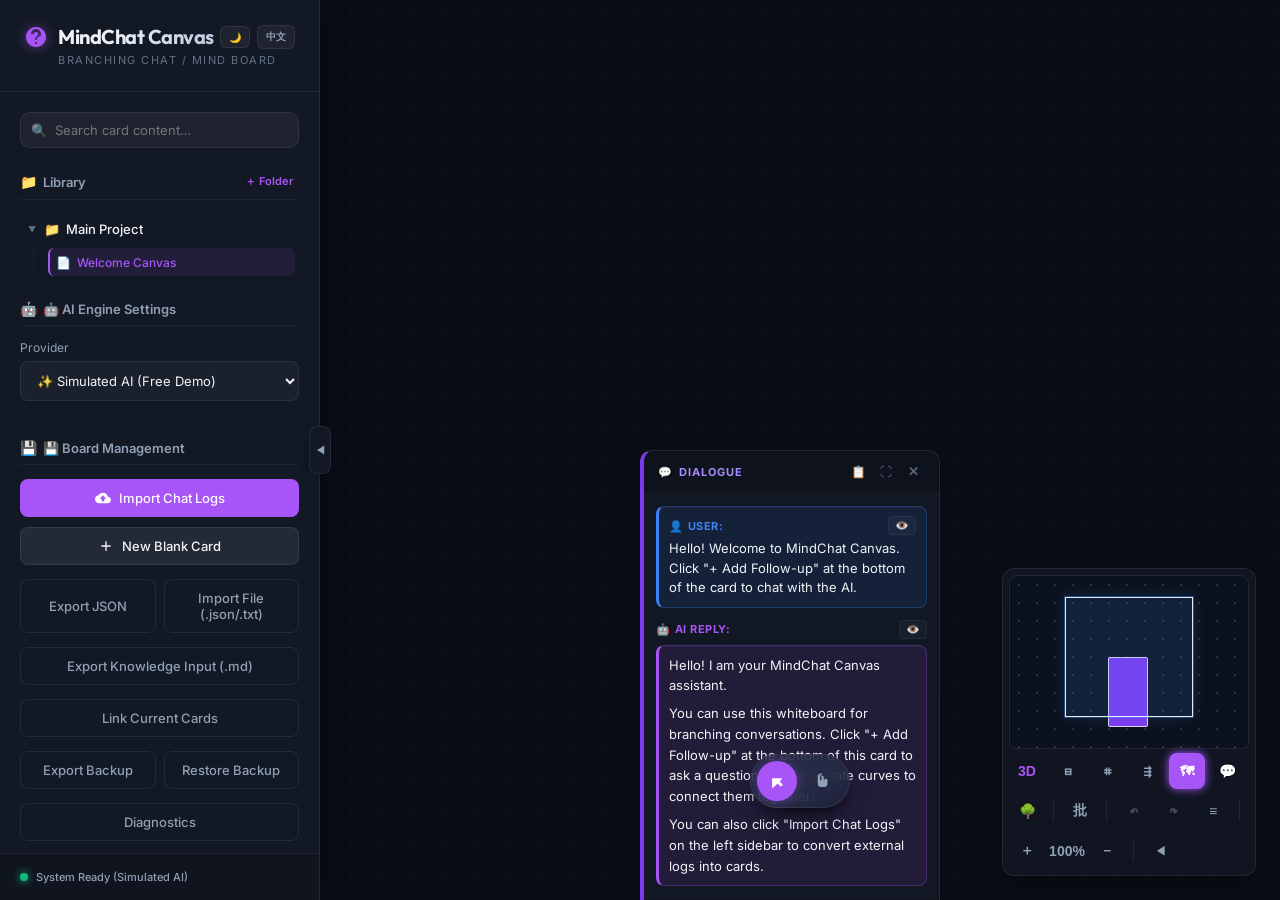
==== client/index.html @ 4cd94510 "feat: migrate full qibu whiteboard base" ====
<!DOCTYPE html>
<html lang="zh-CN">
<head>
  <meta charset="UTF-8">
  <meta name="viewport" content="width=device-width, initial-scale=1.0">
  <title>MindChat Canvas - 白板卡片式 AI 对话画布</title>
  <!-- Google Fonts -->
  <link rel="preconnect" href="https://fonts.googleapis.com">
  <link rel="preconnect" href="https://fonts.gstatic.com" crossorigin>
  <link href="https://fonts.googleapis.com/css2?family=Outfit:wght@300;400;500;600;700&family=Inter:wght@300;400;500;600&display=swap" rel="stylesheet">
  <link rel="stylesheet" href="style.css?v=62">
</head>
<body>
  <!-- App Container -->
  <div class="app-container">
    
    <!-- Sidebar Control Panel -->
    <aside class="sidebar" id="sidebar">
      <div class="sidebar-header">
        <div class="header-top">
          <div class="logo">
            <svg class="logo-icon" viewBox="0 0 24 24" width="24" height="24">
              <path fill="currentColor" d="M12 2C6.48 2 2 6.48 2 12s4.48 10 10 10 10-4.48 10-10S17.52 2 12 2zm1 17h-2v-2h2v2zm2.07-7.75l-.9.92C13.45 12.9 13 13.5 13 15h-2v-.5c0-1.1.45-2.1 1.17-2.83l1.24-1.26c.37-.36.59-.86.59-1.41 0-1.1-.9-2-2-2s-2 .9-2 2H7c0-2.76 2.24-5 5-5s5 2.24 5 5c0 1.04-.42 1.99-1.07 2.75z"/>
            </svg>
            <h1 data-i18n="title">MindChat Canvas</h1>
          </div>
          <button id="theme-toggle-btn" class="lang-toggle-btn" data-i18n-title="themeToggleTitle" title="切换主题（深色 / 浅色）">🌙</button>
          <button id="lang-toggle-btn" class="lang-toggle-btn">EN</button>
        </div>
        <p class="tagline" data-i18n="tagline">分支对话 / 思路白板</p>
      </div>

      <div class="sidebar-scroll">
        <!-- Global Search -->
        <section class="settings-section search-section">
          <div class="search-box">
            <span class="search-icon">🔍</span>
            <input type="text" id="global-search-input" data-i18n-ph="searchPlaceholder" placeholder="搜索卡片内容…" autocomplete="off">
          </div>
          <div class="search-results hidden" id="search-results"></div>
        </section>

        <!-- Project Library Section -->
        <section class="settings-section explorer-section">
          <div class="explorer-title-row">
            <h3 data-i18n="folderTitle"><span class="icon">📁</span> 画布库</h3>
            <button id="add-folder-btn" class="icon-btn" data-i18n="addFolderBtn" title="创建新项目/文件夹">＋ 文件夹</button>
          </div>
          <div class="explorer-tree" id="explorer-tree">
            <!-- Populated dynamically via JS -->
          </div>
        </section>

        <!-- AI Setting section -->
        <section class="settings-section">
          <h3 data-i18n="aiSettings"><span class="icon">🤖</span>AI 引擎设置</h3>
          
          <div class="form-group">
            <label for="ai-provider" data-i18n="provider">服务商</label>
            <select id="ai-provider">
              <option value="mock" data-i18n="mockAi">✨ 模拟 AI (免密钥体验)</option>
              <option value="gemini" data-i18n="geminiApi">Gemini API (原生接口)</option>
              <option value="custom" data-i18n="customLlm">Custom LLM (兼容 API)</option>
            </select>
          </div>

          <button id="toggle-config-btn" class="btn btn-outline hidden" data-i18n="toggleConfig">⚙️ 配置 API</button>

          <div id="api-keys-container" class="hidden-fields">
            <div class="form-group">
              <label for="api-key" data-i18n="apiKey">API 密钥 (API Key)</label>
              <input type="password" id="api-key" placeholder="输入 API Key" autocomplete="off">
              <p class="field-note" data-i18n="apiKeySessionNote">API Key 仅保存在当前浏览器会话中，关闭浏览器后需要重新输入。</p>
            </div>

            <div class="form-group">
              <label for="api-endpoint" data-i18n="apiEndpoint">自定义 Endpoint</label>
              <input type="text" id="api-endpoint" placeholder="例如: https://generativelanguage.googleapis.com">
            </div>

            <div class="form-group">
              <label for="api-model" data-i18n="apiModel">模型名称</label>
              <input type="text" id="api-model" placeholder="例如: gemini-2.5-flash">
            </div>

            <button id="save-config-btn" class="btn btn-primary" data-i18n="saveConfigBtn">保存配置</button>
          </div>
        </section>

        <!-- Board Operations -->
        <section class="settings-section">
          <h3 data-i18n="boardManager"><span class="icon">💾</span>白板管理</h3>
          <div class="btn-grid">
            <button id="import-log-btn" class="btn btn-primary">
              <svg class="btn-icon" viewBox="0 0 24 24" width="16" height="16"><path fill="currentColor" d="M19.35 10.04C18.67 6.59 15.64 4 12 4 9.11 4 6.6 5.64 5.35 8.04 2.34 8.36 0 10.91 0 14c0 3.31 2.69 6 6 6h13c2.76 0 5-2.24 5-5 0-2.64-2.05-4.78-4.65-4.96zM14 13v4h-4v-4H7l5-5 5 5h-3z"/></svg>
              <span data-i18n="importChatLog">导入聊天记录</span>
            </button>
            <button id="add-node-btn" class="btn btn-secondary">
              <svg class="btn-icon" viewBox="0 0 24 24" width="16" height="16"><path fill="currentColor" d="M19 13h-6v6h-2v-6H5v-2h6V5h2v6h6v2z"/></svg>
              <span data-i18n="newBlankCard">新建空白卡片</span>
            </button>
          </div>
          <div class="btn-grid compact">
            <button id="export-json-btn" class="btn btn-outline" data-i18n="exportJson">导出 JSON</button>
            <button id="import-json-btn" class="btn btn-outline" data-i18n="importFile">导入文件 (.json/.txt)</button>
          </div>
          <button id="export-knowledge-btn" class="btn btn-outline" data-i18n="exportKnowledgeInput">导出知识分析输入 (.md)</button>
          <button id="link-knowledge-btn" class="btn btn-outline" data-i18n="linkKnowledgeCards">关联当前卡片</button>
          <div class="btn-grid compact">
            <button id="export-backup-btn" class="btn btn-outline" data-i18n="exportBackup">导出完整备份</button>
            <button id="import-backup-btn" class="btn btn-outline" data-i18n="importBackup">恢复完整备份</button>
          </div>
          <button id="diagnostics-btn" class="btn btn-outline" data-i18n="diagnosticsBtn">系统诊断</button>
          <button id="clear-board-btn" class="btn btn-danger-outline" data-i18n="clearBoard">清空当前画布</button>
          <input type="file" id="file-input" class="hidden" accept=".json,.txt,.log,.md,.markdown,.docx">
          <input type="file" id="backup-file-input" class="hidden" accept=".json">
        </section>

        <!-- Instructions -->
        <section class="settings-section instructions">
          <h3 data-i18n="instructionsTitle"><span class="icon">💡</span>使用技巧</h3>
          <ul id="instructions-list">
            <!-- Populated dynamically via JS -->
          </ul>
        </section>
      </div>

      <div class="sidebar-footer">
        <span class="status-indicator" id="status-indicator">
          <span class="status-dot green"></span>
          <span id="status-text" data-i18n="statusReady">系统就绪 (模拟 AI 模式)</span>
        </span>
      </div>
    </aside>

    <!-- Canvas Area -->
    <main class="canvas-viewport" id="canvas-viewport">
      
      <!-- Infinite Transformable Canvas -->
      <div class="canvas-grid" id="canvas">
        <!-- SVG Connections layer -->
        <svg class="svg-connections" id="svg-connections">
          <defs>
            <!-- Arrow markers -->
            <marker id="arrow" viewBox="0 0 10 10" refX="8" refY="5" markerWidth="6" markerHeight="6" orient="auto-start-reverse">
              <path d="M 0 1.5 L 8 5 L 0 8.5 z" fill="var(--connection-line-color)"/>
            </marker>
            <marker id="arrow-active" viewBox="0 0 10 10" refX="8" refY="5" markerWidth="6" markerHeight="6" orient="auto-start-reverse">
              <path d="M 0 1.5 L 8 5 L 0 8.5 z" fill="var(--neon-purple)"/>
            </marker>
          </defs>
          <g id="svg-paths-group"></g>
        </svg>

        <!-- True 3D connection layer -->
        <div class="connections-3d" id="connections-3d"></div>

        <!-- Cards Overlay container -->
        <div class="cards-container" id="cards-container"></div>

        <!-- Canvas annotations layer -->
        <div class="annotations-container" id="annotations-container"></div>

        <!-- Selection Marquee box -->
        <div id="selection-marquee" class="selection-marquee hidden"></div>
      </div>

      <!-- Chat view overlay: renders the conversation as a scrollable chat -->
      <div class="chat-view" id="chat-view">
        <div class="chat-view-inner" id="chat-view-inner"></div>
      </div>

      <!-- Tree view overlay: collapsible tree + "list by conversation" sub-mode -->
      <div class="tree-view" id="tree-view">
        <div class="tree-modebar">
          <span class="tree-seg">
            <button id="tree-sub-tree" class="active" data-i18n="treeSubTreeBtn">🌳 树状图</button>
            <button id="tree-sub-convos" data-i18n="treeSubConvosBtn">≣ 按对话列出</button>
          </span>
          <span class="tree-convo-count" id="tree-convo-count"></span>
          <button class="tree-new-chat hidden" id="tree-new-chat">＋ 新对话</button>
        </div>
        <div class="tree-scroll" id="tree-scroll">
          <div class="tree-inner" id="tree-inner"></div>
        </div>
      </div>

      <!-- Floating Toolbar for Pointer/Pan Mode -->
      <div class="mode-toolbar" id="mode-toolbar">
        <button id="mode-select-btn" class="mode-btn active" data-i18n-title="modeSelectTitle" title="选择与编辑模式 (V)">
          <svg viewBox="0 0 24 24" width="18" height="18"><path fill="currentColor" d="M9.88 18.23l2.84-2.84 3.73 3.73c.39.39 1.02.39 1.41 0l1.41-1.41c.39-.39.39-1.02 0-1.41l-3.73-3.73 2.84-2.84c.47-.47.14-1.28-.53-1.28H6.5c-.55 0-1 .45-1 1v11.04c0 .67.81 1 1.28.53l3.1-3.1z"/></svg>
        </button>
        <button id="mode-pan-btn" class="mode-btn" data-i18n-title="modePanTitle" title="抓手平移模式 (H / 按住空格键)">
          <svg viewBox="0 0 24 24" width="18" height="18"><path fill="currentColor" d="M12 2c-1.1 0-2 .9-2 2v7H9V5c0-1.1-.9-2-2-2s-2 .9-2 2v10.5c0 2.5 2 4.5 4.5 4.5h4c2.5 0 4.5-2 4.5-4.5V11c0-1.1-.9-2-2-2s-2 .9-2 2v-1h-1V7c0-1.1-.9-2-2-2s-2 .9-2 2v4h-1V4c0-1.1-.9-2-2-2z"/></svg>
        </button>
      </div>

      <!-- Right-side selected card inspector -->
      <aside class="card-inspector hidden" id="card-size-section" aria-label="卡片尺寸">
        <div class="card-inspector-header">
          <span class="card-inspector-title">卡片尺寸</span>
          <span class="card-inspector-badge">选中</span>
        </div>
        <div class="card-size-fields">
          <div class="form-group">
            <label for="card-width-input">宽度</label>
            <input type="number" id="card-width-input" min="200" max="1800" step="10" placeholder="选择卡片">
          </div>
          <div class="form-group">
            <label for="card-height-input">高度</label>
            <input type="number" id="card-height-input" min="120" max="1400" step="10" placeholder="选择卡片">
          </div>
        </div>
        <label class="checkbox-group card-size-checkbox">
          <input type="checkbox" id="card-size-apply-all">
          <span>应用到所有卡片</span>
        </label>
        <div class="card-size-axis-options" id="card-size-axis-options">
          <label>
            <input type="checkbox" id="card-size-apply-width" checked>
            <span>应用宽度</span>
          </label>
          <label>
            <input type="checkbox" id="card-size-apply-height" checked>
            <span>应用高度</span>
          </label>
        </div>
        <div class="card-size-status" id="card-size-status">先选中一张卡片</div>
        <button id="focus-selected-card-btn" class="btn btn-outline inspector-focus-btn">聚焦选中卡片</button>
        <button id="delete-selected-card-btn" class="btn btn-danger-outline inspector-delete-btn">删除选中卡片</button>
      </aside>

      <!-- Undo / redo history panel -->
      <aside class="history-panel hidden" id="history-panel" aria-label="操作历史">
        <div class="history-panel-header">
          <span class="history-title">操作历史</span>
          <button id="history-close-btn" class="history-close-btn" title="关闭">×</button>
        </div>
        <div class="history-actions">
          <button id="history-panel-undo" class="btn btn-outline">撤销</button>
          <button id="history-panel-redo" class="btn btn-outline">重做</button>
        </div>
        <div class="history-list" id="history-list"></div>
      </aside>

      <!-- Quick Canvas Overlay Controls -->
      <div class="canvas-controls">
        <div class="canvas-minimap" id="canvas-minimap" title="点击导航图移动视角">
          <div class="minimap-stage" id="minimap-stage"></div>
        </div>
        <button id="view-mode-btn" class="view-mode-btn" data-i18n-title="viewModeTitle" title="切换 2D / 3D 视图">3D</button>
        <button id="flatten-btn" data-i18n-title="flattenTitle" title="将所有卡片拉回同一平面 (Z=0)">⊟</button>
        <button id="auto-arrange-btn" data-i18n-title="autoArrangeTitle" title="自动排列卡片（树形，不重叠）">⌗</button>
        <button id="flow-toggle-btn" data-i18n-title="flowToggleTitle" title="连接线流动特效（按对话着色）">⇶</button>
        <button id="nav-toggle-btn" title="显示/隐藏导航地图">&#128506;</button>
        <button id="chat-mode-btn" data-i18n-title="chatModeTitle" title="切换聊天界面 / 画布视图">💬</button>
        <button id="tree-mode-btn" data-i18n-title="treeModeTitle" title="切换树状图视图（左→右，可收起分支）">🌳</button>
        <div class="divider"></div>
        <button id="comment-mode-btn" title="批注">批</button>
        <div class="divider"></div>
        <button id="undo-btn" title="撤销">↶</button>
        <button id="redo-btn" title="重做">↷</button>
        <button id="history-toggle-btn" title="操作历史">≡</button>
        <div class="divider"></div>
        <button id="zoom-in-btn" data-i18n-title="zoomIn" title="放大">＋</button>
        <button id="zoom-reset-btn" data-i18n-title="zoomReset" title="重置视角">100%</button>
        <button id="zoom-out-btn" data-i18n-title="zoomOut" title="缩小">－</button>
        <div class="divider"></div>
        <button id="sidebar-toggle-btn" class="sidebar-toggle-btn" data-i18n-title="toggleSidebar" title="折叠侧边栏">◀</button>
      </div>
    </main>

    <!-- Always-visible tab to collapse / expand the sidebar -->
    <button id="sidebar-edge-toggle" class="sidebar-edge-toggle" data-i18n-title="toggleSidebar" title="折叠侧边栏">◀</button>

    <!-- Fullscreen card reader (double-click a card) -->
    <div class="card-fullscreen hidden" id="card-fullscreen">
      <div class="cf-inner">
        <button class="cf-close" id="cf-close">✕</button>
        <div class="cf-content" id="cf-content"></div>
      </div>
    </div>

    <!-- System Diagnostics Modal -->
    <div class="modal-overlay hidden" id="diagnostics-modal">
      <div class="modal-card diagnostics-card">
        <div class="modal-header">
          <h2 data-i18n="diagnosticsTitle">系统诊断</h2>
          <button class="modal-close" id="diagnostics-modal-close">×</button>
        </div>
        <div class="modal-body">
          <p class="modal-info" data-i18n="diagnosticsDesc">查看当前模块、存储和画布状态。</p>
          <div class="diagnostics-grid" id="diagnostics-grid"></div>
        </div>
        <div class="modal-footer">
          <button id="diagnostics-refresh-btn" class="btn btn-outline" data-i18n="diagnosticsRefresh">刷新</button>
          <button id="diagnostics-mirror-btn" class="btn btn-outline" data-i18n="diagnosticsMirror">同步 IndexedDB 镜像</button>
          <button id="diagnostics-close-btn" class="btn btn-primary" data-i18n="diagnosticsClose">关闭</button>
        </div>
      </div>
    </div>

    <!-- Chat Log Importer Modal -->
    <div class="modal-overlay hidden" id="import-modal">
      <div class="modal-card">
        <div class="modal-header">
          <h2 data-i18n="importTitle">导入已有聊天记录</h2>
          <button class="modal-close" id="import-modal-close">×</button>
        </div>
        <div class="modal-body">
          <p class="modal-info" data-i18n="importDesc">
            粘贴您与其他 AI（如 ChatGPT, Claude, Gemini, DeepSeek 等）的对话文本或 JSON 导出数据。我们将为您把每一轮对话解析为一张张彼此相连的白板卡片，以便您直接基于任意一轮对话扩展新的分支。
          </p>
          
          <div class="form-group">
            <label for="parser-type" data-i18n="importFormat">解析格式</label>
            <select id="parser-type">
              <option value="auto" data-i18n="importAuto">智能自动识别 (推荐)</option>
              <option value="json" data-i18n="importJson">标准 JSON 数组 (含 role 与 content)</option>
              <option value="text" data-i18n="importText">纯文本聊天记录 (通过“人：/AI：”标识行分段)</option>
            </select>
          </div>

          <div class="form-group">
            <label for="import-data" data-i18n="importDataLabel">对话数据内容</label>
            <textarea id="import-data" placeholder=""></textarea>
          </div>

          <div class="form-group checkbox-group">
            <input type="checkbox" id="import-arrange" checked>
            <label for="import-arrange" data-i18n="importArrange">自动以水平流水线格式排布新卡片</label>
          </div>
        </div>
        <div class="modal-footer">
          <button id="import-cancel-btn" class="btn btn-outline" data-i18n="cancel">取消</button>
          <button id="import-submit-btn" class="btn btn-primary" data-i18n="submit">解析并导入</button>
        </div>
      </div>
    </div>

  </div>
  
  <script src="scripts/security.js?v=1"></script>
  <script src="scripts/storage.js?v=2"></script>
  <script src="scripts/importer.js?v=1"></script>
  <script src="scripts/chat.js?v=51"></script>
  <script src="app.js?v=74"></script>
</body>
</html>
---- client/style.css ----
/* MindChat Canvas - Core Stylesheet */

:root {
  --bg-primary: #090d16;
  --bg-secondary: #121824;
  --bg-card: rgba(20, 27, 41, 0.75);
  --bg-card-user: rgba(22, 39, 70, 0.75);
  --bg-card-ai: rgba(30, 23, 50, 0.75);
  --qa-user-bg: rgba(59, 130, 246, 0.11);
  --qa-user-border: rgba(59, 130, 246, 0.28);
  --qa-ai-bg: rgba(var(--neon-purple-rgb), 0.11);
  --qa-ai-border: rgba(var(--neon-purple-rgb), 0.28);
  --border-color: rgba(255, 255, 255, 0.08);
  --border-color-hover: rgba(255, 255, 255, 0.18);
  --text-primary: #f0f4f8;
  --text-secondary: #90a0b5;
  --text-muted: #627285;
  
  --neon-blue: #3b82f6;
  --neon-blue-rgb: 59, 130, 246;
  --neon-purple: #a855f7;
  --neon-purple-rgb: 168, 85, 247;   /* accent as RGB, for rgba(...) usages */
  --neon-purple-hover: #9333ea;      /* deeper accent for primary button hover */
  --accent-deep: #7c3aed;            /* deeper accent for dialogue card borders */
  --neon-green: #10b981;
  --neon-green-rgb: 16, 185, 129;
  --neon-red: #ef4444;
  --neon-orange: #f97316;
  
  --connection-line-color: rgba(144, 160, 181, 0.25);
  --connection-line-active: #a855f7;
  --grid-dot-color: rgba(255, 255, 255, 0.05);

  --sidebar-width: 320px;
  --card-width: 300px;
  
  --font-main: 'Inter', system-ui, -apple-system, sans-serif;
  --font-logo: 'Outfit', sans-serif;
  
  --shadow-sm: 0 2px 8px rgba(0, 0, 0, 0.2);
  --shadow-md: 0 8px 24px rgba(0, 0, 0, 0.35);
  --shadow-glow-user: 0 0 15px rgba(59, 130, 246, 0.25);
  --shadow-glow-ai: 0 0 15px rgba(var(--neon-purple-rgb), 0.25);
  
  --transition-fast: 0.15s ease;
  --transition-normal: 0.25s cubic-bezier(0.4, 0, 0.2, 1);
}

/* Reset & Base */
* {
  box-sizing: border-box;
  margin: 0;
  padding: 0;
}

body, html {
  width: 100%;
  height: 100%;
  overflow: hidden;
  font-family: var(--font-main);
  background-color: var(--bg-primary);
  color: var(--text-primary);
  -webkit-font-smoothing: antialiased;
}

/* App Container Layout */
.app-container {
  display: flex;
  width: 100vw;
  height: 100vh;
  position: relative;
  overflow: hidden;
}

/* Sidebar */
.sidebar {
  width: var(--sidebar-width);
  height: 100%;
  background-color: var(--bg-secondary);
  border-right: 1px solid var(--border-color);
  display: flex;
  flex-direction: column;
  z-index: 10;
  transition: transform var(--transition-normal), width var(--transition-normal);
  flex-shrink: 0;
  box-shadow: 4px 0 24px rgba(0, 0, 0, 0.3);
  overflow: hidden; /* clip content when collapsed to width 0 */
}

.sidebar.collapsed {
  width: 0;
  min-width: 0;
  border-right: none;
  pointer-events: none;
}

.sidebar-header {
  padding: 24px;
  border-bottom: 1px solid var(--border-color);
}

.header-top {
  display: flex;
  justify-content: space-between;
  align-items: center;
  width: 100%;
}

.lang-toggle-btn {
  background-color: rgba(255, 255, 255, 0.05);
  border: 1px solid var(--border-color);
  color: var(--text-secondary);
  font-size: 10px;
  font-weight: 700;
  padding: 4px 8px;
  border-radius: 6px;
  cursor: pointer;
  transition: all var(--transition-fast);
  font-family: var(--font-main);
}

.lang-toggle-btn:hover {
  background-color: var(--neon-purple);
  color: #fff;
  border-color: transparent;
  box-shadow: 0 0 8px rgba(var(--neon-purple-rgb), 0.4);
}

.logo {
  display: flex;
  align-items: center;
  gap: 10px;
  color: var(--text-primary);
}

.logo-icon {
  color: var(--neon-purple);
  filter: drop-shadow(0 0 6px rgba(var(--neon-purple-rgb), 0.6));
}

.logo h1 {
  font-family: var(--font-logo);
  font-size: 20px;
  font-weight: 700;
  letter-spacing: -0.5px;
  background: linear-gradient(135deg, var(--text-primary) 30%, #b8c6db 100%);
  -webkit-background-clip: text;
  -webkit-text-fill-color: transparent;
}

.tagline {
  font-size: 11px;
  color: var(--text-muted);
  text-transform: uppercase;
  letter-spacing: 1.5px;
  margin-top: 4px;
  margin-left: 34px;
}

.sidebar-scroll {
  flex: 1;
  overflow-y: auto;
  padding: 20px;
  display: flex;
  flex-direction: column;
  gap: 24px;
}

/* Hide scrollbar */
.sidebar-scroll::-webkit-scrollbar {
  width: 6px;
}
.sidebar-scroll::-webkit-scrollbar-track {
  background: transparent;
}
.sidebar-scroll::-webkit-scrollbar-thumb {
  background: rgba(255, 255, 255, 0.08);
  border-radius: 3px;
}
.sidebar-scroll::-webkit-scrollbar-thumb:hover {
  background: rgba(255, 255, 255, 0.15);
}

.settings-section {
  display: flex;
  flex-direction: column;
  gap: 14px;
}

/* Canvas Library / Explorer styling */
.explorer-title-row {
  display: flex;
  justify-content: space-between;
  align-items: center;
  border-bottom: 1px solid rgba(255, 255, 255, 0.05);
  padding-bottom: 8px;
}

.explorer-title-row h3 {
  border-bottom: none !important;
  padding-bottom: 0 !important;
}

.icon-btn {
  background: transparent;
  border: none;
  color: var(--neon-purple);
  font-size: 11px;
  font-weight: 600;
  cursor: pointer;
  padding: 2px 6px;
  border-radius: 4px;
  transition: all var(--transition-fast);
  font-family: var(--font-main);
}

.icon-btn:hover {
  background-color: rgba(var(--neon-purple-rgb), 0.15);
  color: #fff;
}

.explorer-tree {
  display: flex;
  flex-direction: column;
  gap: 8px;
  max-height: 250px;
  overflow-y: auto;
  padding-right: 4px;
}

.explorer-tree::-webkit-scrollbar {
  width: 4px;
}
.explorer-tree::-webkit-scrollbar-thumb {
  background: rgba(255, 255, 255, 0.05);
  border-radius: 2px;
}

.folder-node {
  display: flex;
  flex-direction: column;
}

.folder-header {
  display: flex;
  align-items: center;
  justify-content: space-between;
  padding: 6px 8px;
  border-radius: 6px;
  cursor: pointer;
  transition: background var(--transition-fast);
  user-select: none;
}

.folder-header:hover {
  background-color: rgba(255, 255, 255, 0.04);
}

.folder-title-container {
  display: flex;
  align-items: center;
  gap: 6px;
  flex: 1;
  font-size: 13px;
  font-weight: 500;
  color: var(--text-primary);
  overflow: hidden;
}

.folder-arrow {
  font-size: 8px;
  color: var(--text-muted);
  transition: transform var(--transition-fast);
  width: 10px;
}

.folder-node.collapsed .folder-arrow {
  transform: rotate(-90deg);
}

.folder-icon {
  font-size: 13px;
}

.folder-name-text {
  overflow: hidden;
  text-overflow: ellipsis;
  white-space: nowrap;
}

.folder-actions {
  display: flex;
  gap: 4px;
  opacity: 0;
  transition: opacity var(--transition-fast);
}

.folder-header:hover .folder-actions {
  opacity: 1;
}

.action-icon {
  background: transparent;
  border: none;
  color: var(--text-muted);
  cursor: pointer;
  font-size: 10px;
  width: 18px;
  height: 18px;
  border-radius: 4px;
  display: flex;
  align-items: center;
  justify-content: center;
  transition: all var(--transition-fast);
}

.action-icon:hover {
  background-color: rgba(255, 255, 255, 0.08);
  color: var(--text-primary);
}

.action-icon.delete:hover {
  background-color: rgba(239, 68, 68, 0.15);
  color: var(--neon-red);
}

.folder-canvases {
  display: flex;
  flex-direction: column;
  gap: 4px;
  padding-left: 14px;
  margin-top: 4px;
  border-left: 1px dashed rgba(255, 255, 255, 0.05);
  margin-left: 13px;
}

.folder-node.collapsed .folder-canvases {
  display: none;
}

.canvas-node {
  display: flex;
  align-items: center;
  justify-content: space-between;
  padding: 5px 8px;
  border-radius: 6px;
  cursor: pointer;
  transition: all var(--transition-fast);
  user-select: none;
}

.canvas-node:hover {
  background-color: rgba(255, 255, 255, 0.03);
}

.canvas-node.active {
  background-color: rgba(var(--neon-purple-rgb), 0.1);
  border-left: 2px solid var(--neon-purple);
  padding-left: 6px; /* offset border */
}

.canvas-node.active .canvas-name-text {
  color: var(--neon-purple);
  font-weight: 500;
}

.canvas-title-container {
  display: flex;
  align-items: center;
  gap: 6px;
  flex: 1;
  font-size: 12px;
  color: var(--text-secondary);
  overflow: hidden;
}

.canvas-icon {
  font-size: 12px;
}

.canvas-name-text {
  overflow: hidden;
  text-overflow: ellipsis;
  white-space: nowrap;
}

.canvas-actions {
  display: flex;
  gap: 2px;
  opacity: 0;
  transition: opacity var(--transition-fast);
}

.canvas-node:hover .canvas-actions {
  opacity: 1;
}

.settings-section h3 {
  font-size: 13px;
  font-weight: 600;
  color: var(--text-secondary);
  display: flex;
  align-items: center;
  gap: 6px;
  border-bottom: 1px solid rgba(255, 255, 255, 0.05);
  padding-bottom: 8px;
}

.settings-section h3 .icon {
  font-size: 14px;
}

/* Forms */
.form-group {
  display: flex;
  flex-direction: column;
  gap: 6px;
}

.form-group label {
  font-size: 12px;
  color: var(--text-secondary);
}

.field-note {
  margin: 0;
  font-size: 11px;
  line-height: 1.45;
  color: var(--text-tertiary);
}

select, input[type="text"], input[type="password"], input[type="number"], textarea {
  width: 100%;
  background-color: rgba(255, 255, 255, 0.04);
  border: 1px solid var(--border-color);
  border-radius: 8px;
  padding: 10px 12px;
  color: var(--text-primary);
  font-family: var(--font-main);
  font-size: 13px;
  transition: all var(--transition-fast);
}

select:hover, input[type="text"]:hover, input[type="password"]:hover, input[type="number"]:hover, textarea:hover {
  border-color: var(--border-color-hover);
  background-color: rgba(255, 255, 255, 0.06);
}

select:focus, input[type="text"]:focus, input[type="password"]:focus, input[type="number"]:focus, textarea:focus {
  outline: none;
  border-color: var(--neon-purple);
  box-shadow: 0 0 0 2px rgba(var(--neon-purple-rgb), 0.2);
  background-color: rgba(255, 255, 255, 0.06);
}

input[type="number"]:disabled {
  opacity: 0.55;
  cursor: not-allowed;
}

.hidden-fields {
  display: flex;
  flex-direction: column;
  gap: 12px;
  max-height: 0;
  overflow: hidden;
  transition: max-height var(--transition-normal) ease-out;
}

.hidden-fields.show {
  max-height: 400px;
}

/* Buttons */
.btn {
  display: inline-flex;
  align-items: center;
  justify-content: center;
  gap: 8px;
  padding: 10px 16px;
  font-size: 13px;
  font-weight: 500;
  border-radius: 8px;
  border: 1px solid transparent;
  cursor: pointer;
  transition: all var(--transition-fast);
  font-family: var(--font-main);
}

.btn-icon {
  flex-shrink: 0;
}

.btn-primary {
  background-color: var(--neon-purple);
  color: #fff;
}
.btn-primary:hover {
  background-color: var(--neon-purple-hover);
  box-shadow: 0 4px 12px rgba(var(--neon-purple-rgb), 0.35);
}

.btn-secondary {
  background-color: rgba(255, 255, 255, 0.08);
  color: var(--text-primary);
  border-color: var(--border-color);
}
.btn-secondary:hover {
  background-color: rgba(255, 255, 255, 0.12);
  border-color: var(--border-color-hover);
}

.btn-outline {
  background-color: transparent;
  color: var(--text-secondary);
  border: 1px solid var(--border-color);
}
.btn-outline:hover {
  color: var(--text-primary);
  background-color: rgba(255, 255, 255, 0.05);
  border-color: var(--border-color-hover);
}

.btn-danger-outline {
  background-color: transparent;
  color: var(--neon-red);
  border: 1px solid rgba(239, 68, 68, 0.2);
}
.btn-danger-outline:hover {
  background-color: rgba(239, 68, 68, 0.1);
  border-color: var(--neon-red);
}

.btn:disabled,
.canvas-controls button:disabled {
  opacity: 0.45;
  cursor: not-allowed;
  box-shadow: none;
}

.btn:disabled:hover,
.canvas-controls button:disabled:hover {
  background-color: transparent;
  border-color: var(--border-color);
  color: var(--text-secondary);
}

.btn-grid {
  display: grid;
  grid-template-columns: 1fr;
  gap: 10px;
}
.btn-grid.compact {
  grid-template-columns: 1fr 1fr;
  gap: 8px;
}

.hidden {
  display: none !important;
}

/* Instructions box */
.instructions ul {
  list-style: none;
  display: flex;
  flex-direction: column;
  gap: 10px;
}

.instructions li {
  font-size: 12px;
  color: var(--text-secondary);
  line-height: 1.6;
  position: relative;
  padding-left: 6px;
}

/* Footer status */
.sidebar-footer {
  padding: 16px 20px;
  border-top: 1px solid var(--border-color);
  background-color: rgba(0, 0, 0, 0.15);
}

.status-indicator {
  display: flex;
  align-items: center;
  gap: 8px;
  font-size: 11px;
  color: var(--text-secondary);
  font-weight: 500;
}

.status-dot {
  width: 8px;
  height: 8px;
  border-radius: 50%;
  position: relative;
}

.status-dot.green {
  background-color: var(--neon-green);
  box-shadow: 0 0 8px var(--neon-green);
}
.status-dot.orange {
  background-color: var(--neon-orange);
  box-shadow: 0 0 8px var(--neon-orange);
}

/* Canvas Viewport */
.canvas-viewport {
  flex: 1;
  height: 100%;
  position: relative;
  overflow: hidden;
  cursor: grab;
}

.canvas-viewport:active {
  cursor: grabbing;
}

/* Global search */
.search-section {
  position: relative;
}

.search-box {
  display: flex;
  align-items: center;
  gap: 8px;
  background-color: rgba(255, 255, 255, 0.05);
  border: 1px solid var(--border-color);
  border-radius: 10px;
  padding: 0 10px;
}

.search-box:focus-within {
  border-color: rgba(var(--neon-purple-rgb), 0.6);
}

.search-icon {
  font-size: 13px;
  opacity: 0.7;
}

#global-search-input {
  flex: 1;
  background: transparent;
  border: none;
  outline: none;
  color: var(--text-primary);
  font-size: 13px;
  padding: 9px 0;
}

.search-results {
  margin-top: 8px;
  max-height: 320px;
  overflow-y: auto;
  border: 1px solid var(--border-color);
  border-radius: 10px;
  background-color: rgba(18, 24, 36, 0.95);
}

.search-result-item {
  display: flex;
  align-items: flex-start;
  gap: 8px;
  padding: 9px 10px;
  font-size: 12px;
  cursor: pointer;
  border-bottom: 1px solid rgba(255, 255, 255, 0.04);
}

.search-result-item:last-child {
  border-bottom: none;
}

.search-result-item:hover {
  background-color: rgba(var(--neon-purple-rgb), 0.12);
}

.search-result-icon {
  flex-shrink: 0;
}

.search-result-text {
  color: var(--text-secondary);
  line-height: 1.4;
  word-break: break-word;
}

.search-result-text mark {
  background-color: rgba(var(--neon-purple-rgb), 0.45);
  color: #fff;
  border-radius: 3px;
  padding: 0 1px;
}

.search-empty {
  padding: 12px 10px;
  font-size: 12px;
  color: var(--text-secondary);
  text-align: center;
}

/* Brief pulse on a card jumped to from search */
.chat-card.search-flash {
  animation: search-flash-anim 1.5s ease-out;
}

@keyframes search-flash-anim {
  0%, 40% {
    box-shadow: 0 0 0 3px var(--neon-purple), 0 0 24px rgba(var(--neon-purple-rgb), 0.7);
    border-color: var(--neon-purple);
  }
  100% {
    box-shadow: var(--shadow-sm);
  }
}

/* Transformable infinite grid */
.canvas-grid {
  width: 50000px;
  height: 50000px;
  position: absolute;
  top: 0;
  left: 0;
  transform-origin: 0 0;
  background-size: 32px 32px;
  background-image: radial-gradient(circle, var(--grid-dot-color) 1px, transparent 1.5px);
  background-color: var(--bg-primary);
  will-change: transform;
}

.canvas-grid.layout-zoom-active {
  transform-origin: 0 0;
}

.canvas-grid.layout-zoom-active .chat-card {
  text-rendering: optimizeLegibility;
}

/* Connection lines overlay */
.svg-connections {
  position: absolute;
  top: 0;
  left: 0;
  width: 100%;
  height: 100%;
  pointer-events: none;
  z-index: 1;
}

.connections-3d {
  position: absolute;
  top: 0;
  left: 0;
  width: 100%;
  height: 100%;
  pointer-events: none;
  transform-style: preserve-3d;
  z-index: 1;
  display: none;
}

.connection-3d-line {
  position: absolute;
  height: 3px;
  border-radius: 999px;
  background: linear-gradient(90deg, rgba(144, 160, 181, 0.12), rgba(var(--neon-purple-rgb), 0.58));
  box-shadow: 0 0 10px rgba(var(--neon-purple-rgb), 0.22);
  transform-origin: 0 50%;
  transform-style: preserve-3d;
  pointer-events: none;
}

.connection-3d-line::after {
  content: '';
  position: absolute;
  right: -1px;
  top: 50%;
  width: 0;
  height: 0;
  border-top: 6px solid transparent;
  border-bottom: 6px solid transparent;
  border-left: 10px solid rgba(var(--neon-purple-rgb), 0.72);
  transform: translateY(-50%);
}

.connection-3d-line.active {
  background: linear-gradient(90deg, rgba(var(--neon-purple-rgb), 0.22), rgba(var(--neon-purple-rgb), 0.9));
  box-shadow: 0 0 14px rgba(var(--neon-purple-rgb), 0.45);
}

.connection-path {
  fill: none;
  stroke: var(--connection-line-color);
  stroke-width: 2px;
  transition: stroke var(--transition-fast), stroke-width var(--transition-fast);
  marker-end: url(#arrow);
}

.connection-path.active {
  stroke: var(--connection-line-active);
  stroke-width: 2.5px;
  marker-end: url(#arrow-active);
  filter: drop-shadow(0 0 4px rgba(var(--neon-purple-rgb), 0.4));
}

.knowledge-connection-path {
  stroke: var(--knowledge-edge-color, #94a3b8);
  stroke-width: 1.8px;
  stroke-dasharray: 5 5;
  opacity: 0.78;
  marker-end: url(#arrow);
}

.knowledge-connection-path:hover {
  opacity: 1;
  stroke-width: 2.5px;
}

/* Flow effect: animated dashes that drift parent -> child, coloured per branch */
.flow-anim .connection-path {
  stroke: var(--branch-color, var(--connection-line-color));
  stroke-width: 2.5px;
  stroke-dasharray: 9 7;
  animation: conn-flow 0.7s linear infinite;
}

.flow-anim .connection-path.active {
  stroke: var(--connection-line-active);
}

@keyframes conn-flow {
  to { stroke-dashoffset: -16; }
}

.flow-anim .connection-3d-line {
  background-size: 24px 100%;
  animation: conn-flow-3d 0.7s linear infinite;
}

@keyframes conn-flow-3d {
  to { background-position: 24px 0; }
}

.canvas-controls #flow-toggle-btn.active {
  background-color: var(--neon-purple);
  color: #fff;
  box-shadow: 0 0 10px var(--neon-purple);
}

/* Cards overlay */
.cards-container {
  position: absolute;
  top: 0;
  left: 0;
  width: 100%;
  height: 100%;
  pointer-events: none; /* Let pointer events fall through to the viewport for panning */
  z-index: 2;
}

.annotations-container {
  position: absolute;
  inset: 0;
  pointer-events: none;
  z-index: 4;
}

.annotation {
  position: absolute;
  width: 0;
  height: 0;
  pointer-events: auto;
}

.annotation-anchor {
  position: absolute;
  left: -4px;
  top: -4px;
  width: 8px;
  height: 8px;
  border-radius: 50%;
  background-color: #f6a83b;
  border: 1px solid rgba(255, 255, 255, 0.88);
  box-shadow: 0 0 0 2px rgba(246, 168, 59, 0.14);
}

.annotation-line {
  position: absolute;
  left: 4px;
  top: -1px;
  width: 64px;
  height: 2px;
  background: linear-gradient(90deg, #f6a83b, rgba(246, 168, 59, 0.35));
}

.annotation-compose,
.annotation-card {
  position: absolute;
  left: 64px;
  top: -26px;
  border: 1px solid rgba(15, 23, 42, 0.08);
  background-color: rgba(255, 255, 255, 0.96);
  color: #0f172a;
  box-shadow: 0 8px 24px rgba(15, 23, 42, 0.18);
  backdrop-filter: blur(14px);
}

.annotation-compose {
  width: 430px;
  min-height: 52px;
  border-radius: 24px;
  padding: 8px 12px;
  display: grid;
  grid-template-columns: 32px 1fr 32px 32px;
  align-items: center;
  gap: 8px;
}

.annotation-compose button,
.annotation-card button {
  border: none;
  background: transparent;
  color: #3b82f6;
  cursor: pointer;
  font: inherit;
}

.annotation-emoji {
  width: 30px;
  height: 30px;
  border-radius: 50%;
  border: 1px solid rgba(59, 130, 246, 0.36) !important;
}

.annotation-input,
.annotation-card-reply input {
  height: 36px;
  min-width: 0;
  border: 1px solid rgba(148, 163, 184, 0.5);
  border-radius: 18px;
  padding: 0 16px;
  outline: none;
  color: #0f172a;
  background-color: rgba(255, 255, 255, 0.86);
  font-family: var(--font-main);
  font-size: 18px;
}

.annotation-cancel,
.annotation-send {
  width: 30px;
  height: 30px;
  font-size: 20px;
}

.annotation-card {
  width: 420px;
  border-radius: 14px;
  overflow: hidden;
}

.annotation-card-toolbar {
  height: 42px;
  display: flex;
  align-items: center;
  gap: 14px;
  padding: 0 14px;
  border-bottom: 1px solid rgba(15, 23, 42, 0.08);
  background-color: rgba(248, 250, 252, 0.94);
}

.annotation-collapse-btn {
  font-size: 32px !important;
  line-height: 1;
}

.annotation-color-swatch {
  width: 28px;
  height: 28px;
  border-radius: 6px;
  background-color: #f6a83b;
  box-shadow: inset 0 0 0 1px rgba(15, 23, 42, 0.08);
  margin-left: auto;
}

.annotation-delete-btn {
  margin-left: 8px;
  font-size: 18px;
}

.annotation-card-body {
  display: grid;
  grid-template-columns: 40px 1fr;
  gap: 12px;
  margin: 14px;
  padding: 16px;
  border: 1px solid rgba(15, 23, 42, 0.08);
  border-radius: 12px;
  background-color: #fff;
}

.annotation-avatar,
.annotation-pin {
  width: 38px;
  height: 38px;
  border-radius: 50%;
  border: none;
  background-color: #f6a83b;
  color: #fff;
  font-weight: 700;
  display: flex;
  align-items: center;
  justify-content: center;
}

.annotation-meta {
  display: flex;
  flex-direction: column;
  gap: 2px;
  color: #0f172a;
  font-size: 16px;
}

.annotation-meta span {
  color: #7b8494;
  font-size: 13px;
}

.annotation-text {
  margin-top: 18px;
  color: #0f172a;
  font-size: 16px;
  line-height: 1.55;
  white-space: pre-wrap;
  overflow-wrap: anywhere;
}

.annotation-card-reply {
  display: grid;
  grid-template-columns: 28px 1fr 28px;
  align-items: center;
  gap: 10px;
  padding: 8px 14px;
  border-top: 1px solid rgba(15, 23, 42, 0.06);
  background-color: rgba(248, 250, 252, 0.98);
  color: #3b82f6;
}

.annotation-card-reply input {
  height: 34px;
  font-size: 16px;
  color: #64748b;
}

.annotation.collapsed .annotation-anchor,
.annotation.collapsed .annotation-line {
  display: none;
}

.annotation-pin {
  position: absolute;
  left: -19px;
  top: -19px;
  cursor: pointer;
  box-shadow: 0 6px 16px rgba(15, 23, 42, 0.18);
}

body.comment-mode .canvas-viewport {
  cursor: copy;
}

.canvas-controls #comment-mode-btn.active {
  background-color: #f6a83b;
  color: #fff;
  box-shadow: 0 0 10px rgba(246, 168, 59, 0.5);
}

/* The card element itself */
.chat-card {
  position: absolute;
  width: var(--card-width);
  background-color: var(--bg-card);
  border: 1px solid var(--border-color);
  border-radius: 12px;
  box-shadow: var(--shadow-sm);
  display: flex;
  flex-direction: column;
  overflow: hidden;
  pointer-events: auto; /* Re-enable pointer events on the card */
  cursor: pointer;
  transition: box-shadow var(--transition-fast), border-color var(--transition-fast), transform 0.05s ease-out;
  backdrop-filter: blur(16px);
  z-index: 3;
}

.chat-card:hover {
  border-color: var(--border-color-hover);
  box-shadow: var(--shadow-md);
}

/* Card specific roles */
.chat-card.role-user {
  background-color: var(--bg-card-user);
  border-left: 4px solid var(--neon-blue);
}
.chat-card.role-user:focus-within, .chat-card.role-user.selected {
  border-color: var(--neon-blue);
  box-shadow: var(--shadow-glow-user), var(--shadow-md);
}

.chat-card.role-assistant, .chat-card.role-model {
  background-color: var(--bg-card-ai);
  border-left: 4px solid var(--neon-purple);
}
.chat-card.role-assistant:focus-within, .chat-card.role-assistant.selected,
.chat-card.role-model:focus-within, .chat-card.role-model.selected {
  border-color: var(--neon-purple);
  box-shadow: var(--shadow-glow-ai), var(--shadow-md);
}

.chat-card.role-dialogue {
  background-color: var(--bg-card);
  border-left: 4px solid var(--accent-deep);
}
.chat-card.role-dialogue:focus-within, .chat-card.role-dialogue.selected {
  border-color: var(--accent-deep);
  box-shadow: 0 0 15px rgba(124, 58, 237, 0.25), var(--shadow-md);
}

body.manual-link-mode .canvas-viewport {
  cursor: crosshair;
}

.chat-card.manual-link-source {
  border-color: var(--neon-blue);
  box-shadow: 0 0 0 3px rgba(var(--neon-blue-rgb), 0.18), var(--shadow-md);
}

.chat-card.manual-link-target {
  border-color: var(--neon-green);
  box-shadow: 0 0 0 3px rgba(var(--neon-green-rgb), 0.2), var(--shadow-md);
  cursor: crosshair;
}

.chat-card.manual-link-disabled {
  opacity: 0.62;
}

/* Combined Q&A Card internal styling */
.card-question-box {
  background-color: var(--qa-user-bg);
  border: 1px solid var(--qa-user-border);
  border-left: 3px solid var(--neon-blue);
  border-radius: 8px;
  padding: 9px 10px;
  margin-bottom: 10px;
  box-shadow: inset 0 1px 0 rgba(255, 255, 255, 0.04);
}

.card-question-header, .card-reply-header {
  font-size: 11px;
  font-weight: 600;
  text-transform: uppercase;
  letter-spacing: 0.5px;
  margin-bottom: 4px;
  display: flex;
  align-items: center;
  gap: 4px;
}

.card-question-header {
  color: var(--neon-blue);
}

.card-reply-header {
  color: var(--neon-purple);
}

.card-question-text {
  font-size: 13px;
  color: var(--text-primary);
  line-height: 1.5;
  white-space: pre-wrap;
  overflow-wrap: anywhere;
}

.role-dialogue .card-divider {
  display: none;
}

.role-dialogue .card-reply-header {
  margin: 2px 0 6px;
}

.role-dialogue .card-text-display {
  background-color: var(--qa-ai-bg);
  border: 1px solid var(--qa-ai-border);
  border-left: 3px solid var(--neon-purple);
  border-radius: 8px;
  padding: 9px 10px;
  box-shadow: inset 0 1px 0 rgba(255, 255, 255, 0.04);
}

.card-divider {
  height: 1px;
  background: linear-gradient(to right, rgba(255, 255, 255, 0), rgba(255, 255, 255, 0.08) 20%, rgba(255, 255, 255, 0.08) 80%, rgba(255, 255, 255, 0));
  margin: 10px 0;
}

/* Card Header */
.card-header {
  padding: 10px 14px;
  background-color: rgba(0, 0, 0, 0.2);
  display: flex;
  align-items: center;
  justify-content: space-between;
  cursor: move;
  user-select: none;
  border-bottom: 1px solid rgba(255, 255, 255, 0.03);
}

.card-role {
  font-size: 11px;
  font-weight: 700;
  text-transform: uppercase;
  letter-spacing: 1px;
  display: flex;
  align-items: center;
  gap: 6px;
}

.role-user .card-role {
  color: var(--neon-blue);
}
.role-assistant .card-role, .role-model .card-role {
  color: var(--neon-purple);
}
.role-dialogue .card-role {
  color: #a78bfa;
}

.card-actions {
  display: flex;
  gap: 6px;
}

.card-btn {
  background: transparent;
  border: none;
  color: var(--text-muted);
  cursor: pointer;
  width: 22px;
  height: 22px;
  border-radius: 4px;
  display: flex;
  align-items: center;
  justify-content: center;
  font-size: 12px;
  transition: all var(--transition-fast);
}

.card-btn:hover {
  background-color: rgba(255, 255, 255, 0.08);
  color: var(--text-primary);
}

.card-btn.delete-btn:hover {
  background-color: rgba(239, 68, 68, 0.15);
  color: var(--neon-red);
}

.card-btn.copy-btn:hover {
  background-color: rgba(var(--neon-purple-rgb), 0.14);
  color: var(--text-primary);
}

.copy-menu {
  position: fixed;
  z-index: 3000;
  width: 148px;
  padding: 6px;
  border: 1px solid var(--border-color);
  border-radius: 8px;
  background-color: rgba(18, 24, 36, 0.96);
  box-shadow: 0 14px 34px rgba(0, 0, 0, 0.32);
  backdrop-filter: blur(12px);
}

.copy-menu.hidden {
  display: none;
}

.copy-menu button {
  width: 100%;
  border: 0;
  border-radius: 6px;
  padding: 8px 9px;
  background: transparent;
  color: var(--text-primary);
  font-size: 12px;
  text-align: left;
  cursor: pointer;
}

.copy-menu button:hover:not(:disabled) {
  background-color: rgba(var(--neon-purple-rgb), 0.16);
}

.copy-menu button:disabled {
  color: var(--text-muted);
  cursor: not-allowed;
  opacity: 0.5;
}

.copy-toast {
  position: fixed;
  z-index: 3100;
  min-width: 104px;
  padding: 7px 10px;
  border: 1px solid rgba(var(--neon-purple-rgb), 0.28);
  border-radius: 999px;
  background-color: rgba(18, 24, 36, 0.94);
  color: var(--text-primary);
  font-size: 12px;
  font-weight: 600;
  text-align: center;
  box-shadow: 0 10px 24px rgba(0, 0, 0, 0.24);
  opacity: 0;
  transform: translateY(4px);
  pointer-events: none;
  transition: opacity var(--transition-fast), transform var(--transition-fast);
}

.copy-toast.show {
  opacity: 1;
  transform: translateY(0);
}

/* Card Body */
.card-body {
  padding: 12px;
  flex: 1;
  display: flex;
  flex-direction: column;
}

/* Interactive Textarea inside card */
.card-textarea {
  width: 100%;
  min-height: 60px;
  max-height: 300px;
  background: transparent;
  border: none;
  resize: none;
  font-size: 13px;
  line-height: 1.6;
  color: var(--text-primary);
  outline: none;
  padding: 0;
  overflow-y: hidden;
  box-shadow: none !important;
}

/* Readonly static state when not editing */
.card-text-display {
  font-size: 13px;
  line-height: 1.6;
  color: var(--text-primary);
  white-space: pre-wrap;
  word-break: break-word;
  overflow-wrap: anywhere;
  max-height: 300px;
  overflow-y: auto;
  min-height: 60px;
}

.card-text-display::-webkit-scrollbar {
  width: 4px;
}
.card-text-display::-webkit-scrollbar-thumb {
  background: rgba(255, 255, 255, 0.06);
  border-radius: 2px;
}

.card-text-display p {
  margin-bottom: 8px;
}
.card-text-display p:last-child {
  margin-bottom: 0;
}
.card-text-display code {
  font-family: monospace;
  background-color: rgba(0, 0, 0, 0.3);
  padding: 2px 4px;
  border-radius: 4px;
  font-size: 12px;
  color: #e2e8f0;
}
.card-text-display pre {
  background-color: rgba(0, 0, 0, 0.4);
  padding: 8px;
  border-radius: 6px;
  overflow-x: auto;
  margin: 6px 0;
}
.card-text-display pre code {
  background-color: transparent;
  padding: 0;
  font-size: 11.5px;
}

.card-question-text :is(h1, h2, h3, h4, h5, h6),
.card-text-display :is(h1, h2, h3, h4, h5, h6),
.chat-msg-content :is(h1, h2, h3, h4, h5, h6),
.popover-content :is(h1, h2, h3, h4, h5, h6),
.cf-text :is(h1, h2, h3, h4, h5, h6) {
  margin: 0 0 8px;
  color: var(--text-primary);
  font-weight: 700;
  line-height: 1.35;
}

.card-question-text h1,
.card-text-display h1,
.chat-msg-content h1,
.popover-content h1,
.cf-text h1 {
  font-size: 1.32em;
}

.card-question-text h2,
.card-text-display h2,
.chat-msg-content h2,
.popover-content h2,
.cf-text h2 {
  font-size: 1.16em;
}

.card-question-text :is(h3, h4, h5, h6),
.card-text-display :is(h3, h4, h5, h6),
.chat-msg-content :is(h3, h4, h5, h6),
.popover-content :is(h3, h4, h5, h6),
.cf-text :is(h3, h4, h5, h6) {
  font-size: 1.05em;
}

.card-question-text :is(ul, ol),
.card-text-display :is(ul, ol),
.chat-msg-content :is(ul, ol),
.popover-content :is(ul, ol),
.cf-text :is(ul, ol) {
  margin: 6px 0 10px 18px;
  padding-left: 12px;
}

.card-question-text li,
.card-text-display li,
.chat-msg-content li,
.popover-content li,
.cf-text li {
  margin: 2px 0;
}

.card-question-text .markdown-gap,
.card-text-display .markdown-gap,
.chat-msg-content .markdown-gap,
.popover-content .markdown-gap,
.cf-text .markdown-gap {
  display: block;
  height: 7px;
}

.card-question-text blockquote,
.card-text-display blockquote,
.chat-msg-content blockquote,
.popover-content blockquote,
.cf-text blockquote {
  margin: 8px 0;
  padding: 8px 10px;
  border-left: 3px solid var(--neon-purple);
  border-radius: 6px;
  background-color: rgba(var(--neon-purple-rgb), 0.08);
  color: var(--text-secondary);
}

.card-question-text hr,
.card-text-display hr,
.chat-msg-content hr,
.popover-content hr,
.cf-text hr {
  border: 0;
  height: 1px;
  margin: 12px 0;
  background: linear-gradient(to right, transparent, var(--border-color), transparent);
}

/* Card Footer */
.card-footer {
  padding: 8px 12px;
  border-top: 1px solid rgba(255, 255, 255, 0.03);
  background-color: rgba(0, 0, 0, 0.1);
  display: flex;
  align-items: center;
  justify-content: space-between;
}

.card-time {
  font-size: 10px;
  color: var(--text-muted);
}

.card-action-trigger {
  background-color: rgba(255, 255, 255, 0.06);
  border: 1px solid rgba(255, 255, 255, 0.04);
  color: var(--text-secondary);
  font-size: 11px;
  font-weight: 600;
  padding: 5px 10px;
  border-radius: 6px;
  cursor: pointer;
  transition: all var(--transition-fast);
  display: flex;
  align-items: center;
  gap: 4px;
}

.card-action-trigger:hover {
  background-color: var(--neon-purple);
  color: #fff;
  border-color: transparent;
  box-shadow: 0 2px 8px rgba(var(--neon-purple-rgb), 0.3);
}

.role-user .card-action-trigger:hover {
  background-color: var(--neon-blue);
  box-shadow: 0 2px 8px rgba(59, 130, 246, 0.3);
}
.role-dialogue .card-action-trigger:hover {
  background-color: var(--accent-deep);
  box-shadow: 0 2px 8px rgba(124, 58, 237, 0.3);
}

/* Floating overlay controls */
.canvas-controls {
  position: absolute;
  bottom: 24px;
  right: 24px;
  width: 254px;
  background-color: rgba(18, 24, 36, 0.85);
  border: 1px solid var(--border-color);
  border-radius: 12px;
  padding: 6px;
  display: flex;
  flex-wrap: wrap;
  align-items: center;
  gap: 4px;
  box-shadow: var(--shadow-md);
  backdrop-filter: blur(12px);
  z-index: 5;
}

.canvas-minimap {
  position: relative;
  flex: 0 0 100%;
  height: 174px;
  border-radius: 9px 9px 6px 6px;
  border: 1px solid rgba(255, 255, 255, 0.08);
  background:
    radial-gradient(circle, rgba(255, 255, 255, 0.13) 1px, transparent 1.5px) 0 0 / 18px 18px,
    rgba(9, 13, 22, 0.32);
  overflow: hidden;
  cursor: crosshair;
  touch-action: none;
}

.minimap-stage {
  position: absolute;
  inset: 0;
}

.minimap-link {
  position: absolute;
  height: 1px;
  background: rgba(144, 160, 181, 0.45);
  transform-origin: left center;
  pointer-events: none;
}

.minimap-node {
  position: absolute;
  min-width: 4px;
  min-height: 3px;
  border-radius: 2px;
  border: 1px solid rgba(255, 255, 255, 0.78);
  background-color: rgba(144, 160, 181, 0.78);
  box-shadow: 0 0 0 1px rgba(0, 0, 0, 0.18);
  pointer-events: none;
}

.minimap-node.role-user {
  background-color: var(--neon-blue);
}

.minimap-node.role-dialogue {
  background-color: var(--accent-deep);
}

.minimap-node.role-assistant,
.minimap-node.role-model {
  background-color: var(--neon-purple);
}

.minimap-annotation {
  position: absolute;
  width: 7px;
  height: 7px;
  margin: -3px 0 0 -3px;
  border-radius: 50%;
  background-color: #f6a83b;
  border: 1px solid rgba(255, 255, 255, 0.9);
  box-shadow: 0 0 0 1px rgba(246, 168, 59, 0.24);
  pointer-events: none;
}

.minimap-viewport {
  position: absolute;
  min-width: 10px;
  min-height: 8px;
  border: 1px solid rgba(255, 255, 255, 0.9);
  background-color: rgba(59, 130, 246, 0.14);
  box-shadow: 0 0 0 1px rgba(var(--neon-blue-rgb), 0.45), 0 0 14px rgba(var(--neon-blue-rgb), 0.2);
  pointer-events: none;
}

.minimap-empty {
  position: absolute;
  inset: 0;
  display: flex;
  align-items: center;
  justify-content: center;
  color: var(--text-muted);
  font-size: 11px;
  pointer-events: none;
}

.canvas-controls button {
  width: 36px;
  height: 36px;
  border-radius: 8px;
  border: none;
  background: transparent;
  color: var(--text-secondary);
  font-size: 14px;
  font-weight: 600;
  cursor: pointer;
  display: flex;
  align-items: center;
  justify-content: center;
  transition: all var(--transition-fast);
}

.canvas-controls button:hover {
  background-color: rgba(255, 255, 255, 0.08);
  color: var(--text-primary);
}

.canvas-controls .divider {
  width: 1px;
  height: 20px;
  background-color: var(--border-color);
  margin: 0 4px;
}

.canvas-controls .sidebar-toggle-btn {
  font-size: 11px;
  transition: transform var(--transition-normal);
}

.card-inspector {
  position: absolute;
  top: 76px;
  right: 16px;
  width: 260px;
  z-index: 7;
  display: flex;
  flex-direction: column;
  gap: 14px;
  padding: 14px;
  border: 1px solid rgba(var(--neon-purple-rgb), 0.2);
  border-radius: 12px;
  background-color: rgba(18, 24, 36, 0.9);
  box-shadow: 0 18px 44px rgba(0, 0, 0, 0.28);
  backdrop-filter: blur(16px);
  pointer-events: auto;
}

.card-inspector-header {
  display: flex;
  align-items: center;
  justify-content: space-between;
  gap: 10px;
  padding-bottom: 8px;
  border-bottom: 1px solid var(--border-color);
}

.card-inspector-title {
  color: var(--text-primary);
  font-size: 13px;
  font-weight: 700;
}

.card-inspector-badge {
  padding: 2px 6px;
  border-radius: 999px;
  background-color: rgba(var(--neon-purple-rgb), 0.16);
  color: var(--neon-purple);
  font-size: 10px;
  font-weight: 700;
}

.card-size-fields {
  display: grid;
  grid-template-columns: 1fr 1fr;
  gap: 10px;
}

.card-size-fields input {
  padding: 8px 9px;
}

.card-size-checkbox {
  margin-top: -2px;
  font-size: 12px;
  color: var(--text-secondary);
}

.card-size-checkbox input:disabled + span {
  opacity: 0.55;
}

.card-size-axis-options {
  display: grid;
  grid-template-columns: 1fr 1fr;
  gap: 8px;
  margin-top: -6px;
  padding: 8px;
  border: 1px solid var(--border-color);
  border-radius: 8px;
  background-color: rgba(255, 255, 255, 0.025);
}

.card-size-axis-options label {
  display: flex;
  align-items: center;
  gap: 6px;
  color: var(--text-secondary);
  font-size: 11px;
  cursor: pointer;
}

.card-size-axis-options input:disabled + span {
  opacity: 0.45;
}

.card-size-status {
  min-height: 18px;
  padding: 7px 8px;
  border-radius: 7px;
  background-color: rgba(255, 255, 255, 0.035);
  color: var(--text-muted);
  font-size: 11px;
  line-height: 1.35;
}

.inspector-focus-btn,
.inspector-delete-btn {
  width: 100%;
  justify-content: center;
  padding: 8px 10px;
}

.inspector-focus-btn {
  color: var(--neon-purple);
  border-color: rgba(var(--neon-purple-rgb), 0.26);
}

.inspector-focus-btn:hover {
  background-color: rgba(var(--neon-purple-rgb), 0.1);
  border-color: rgba(var(--neon-purple-rgb), 0.45);
}

.history-panel {
  position: absolute;
  right: 16px;
  bottom: 286px;
  width: 300px;
  max-height: 370px;
  z-index: 8;
  display: flex;
  flex-direction: column;
  gap: 10px;
  padding: 12px;
  border: 1px solid rgba(var(--neon-purple-rgb), 0.2);
  border-radius: 12px;
  background-color: rgba(18, 24, 36, 0.92);
  box-shadow: 0 18px 44px rgba(0, 0, 0, 0.3);
  backdrop-filter: blur(16px);
  pointer-events: auto;
}

.history-panel-header {
  display: flex;
  align-items: center;
  justify-content: space-between;
  gap: 10px;
  padding-bottom: 6px;
  border-bottom: 1px solid var(--border-color);
}

.history-title {
  color: var(--text-primary);
  font-size: 13px;
  font-weight: 700;
}

.history-close-btn {
  width: 26px;
  height: 26px;
  border: none;
  border-radius: 8px;
  background: transparent;
  color: var(--text-muted);
  cursor: pointer;
  font-size: 18px;
  line-height: 1;
}

.history-close-btn:hover {
  background-color: rgba(255, 255, 255, 0.08);
  color: var(--text-primary);
}

.history-actions {
  display: grid;
  grid-template-columns: 1fr 1fr;
  gap: 8px;
}

.history-list {
  max-height: 240px;
  overflow-y: auto;
  display: flex;
  flex-direction: column;
  gap: 6px;
  padding-right: 2px;
}

.history-list::-webkit-scrollbar {
  width: 5px;
}

.history-list::-webkit-scrollbar-thumb {
  background-color: rgba(255, 255, 255, 0.12);
  border-radius: 999px;
}

.history-item {
  width: 100%;
  display: flex;
  align-items: center;
  justify-content: space-between;
  gap: 10px;
  padding: 8px 9px;
  border: 1px solid var(--border-color);
  border-radius: 8px;
  background-color: rgba(255, 255, 255, 0.04);
  color: var(--text-secondary);
  font-family: var(--font-main);
  font-size: 12px;
  text-align: left;
}

button.history-item {
  cursor: pointer;
}

button.history-item:hover {
  border-color: rgba(var(--neon-purple-rgb), 0.35);
  background-color: rgba(var(--neon-purple-rgb), 0.12);
  color: var(--text-primary);
}

.history-item span {
  min-width: 0;
  overflow: hidden;
  text-overflow: ellipsis;
  white-space: nowrap;
}

.history-item small {
  flex-shrink: 0;
  color: var(--text-muted);
  font-size: 10px;
}

.history-item-redo {
  opacity: 0.55;
}

.history-empty {
  padding: 14px 8px;
  border: 1px dashed var(--border-color);
  border-radius: 8px;
  color: var(--text-muted);
  font-size: 12px;
  text-align: center;
}

/* Modal overlays */
.modal-overlay {
  position: fixed;
  top: 0;
  left: 0;
  width: 100vw;
  height: 100vh;
  background-color: rgba(0, 0, 0, 0.65);
  backdrop-filter: blur(8px);
  display: flex;
  align-items: center;
  justify-content: center;
  z-index: 100;
  opacity: 1;
  transition: opacity var(--transition-normal);
}

.modal-overlay.hidden {
  opacity: 0;
  pointer-events: none;
  display: none !important;
}

.modal-card {
  width: 100%;
  max-width: 600px;
  background-color: var(--bg-secondary);
  border: 1px solid var(--border-color);
  border-radius: 16px;
  box-shadow: 0 12px 40px rgba(0, 0, 0, 0.5);
  display: flex;
  flex-direction: column;
  overflow: hidden;
  transform: scale(1);
  transition: transform var(--transition-normal);
}

.modal-overlay.hidden .modal-card {
  transform: scale(0.95);
}

.modal-header {
  padding: 20px 24px;
  border-bottom: 1px solid var(--border-color);
  display: flex;
  align-items: center;
  justify-content: space-between;
}

.modal-header h2 {
  font-size: 18px;
  font-weight: 600;
  font-family: var(--font-logo);
}

.modal-close {
  background: transparent;
  border: none;
  color: var(--text-muted);
  font-size: 24px;
  cursor: pointer;
  display: flex;
  align-items: center;
  justify-content: center;
  width: 32px;
  height: 32px;
  border-radius: 50%;
  transition: all var(--transition-fast);
}

.modal-close:hover {
  background-color: rgba(255, 255, 255, 0.08);
  color: var(--text-primary);
}

.modal-body {
  padding: 24px;
  display: flex;
  flex-direction: column;
  gap: 18px;
  max-height: 60vh;
  overflow-y: auto;
}

.modal-info {
  font-size: 12px;
  color: var(--text-secondary);
  line-height: 1.6;
  background-color: rgba(59, 130, 246, 0.05);
  border: 1px solid rgba(59, 130, 246, 0.15);
  border-radius: 8px;
  padding: 12px;
}

.modal-body textarea {
  min-height: 180px;
  resize: vertical;
  font-family: monospace;
  font-size: 12px;
  line-height: 1.5;
}

.diagnostics-card {
  max-width: 680px;
}

.diagnostics-grid {
  display: grid;
  grid-template-columns: minmax(160px, 0.7fr) minmax(0, 1.3fr);
  gap: 8px 14px;
}

.diagnostics-label,
.diagnostics-value {
  min-width: 0;
  border-bottom: 1px solid var(--border-color);
  padding: 8px 0;
  font-size: 13px;
  line-height: 1.45;
}

.diagnostics-label {
  color: var(--text-secondary);
}

.diagnostics-value {
  color: var(--text-primary);
  overflow-wrap: anywhere;
}

.diagnostics-value.ok {
  color: var(--neon-green);
}

.diagnostics-value.warn {
  color: var(--neon-orange);
}

.checkbox-group {
  display: flex;
  flex-direction: row;
  align-items: center;
  gap: 10px;
  cursor: pointer;
}

.checkbox-group input {
  width: 16px;
  height: 16px;
  cursor: pointer;
}

.checkbox-group label {
  cursor: pointer;
  user-select: none;
}

.modal-footer {
  padding: 16px 24px;
  border-top: 1px solid var(--border-color);
  display: flex;
  justify-content: flex-end;
  gap: 12px;
  background-color: rgba(0, 0, 0, 0.15);
}

/* CSS Loading Animation for AI card */
.ai-typing-indicator {
  display: flex;
  gap: 4px;
  padding: 8px 0;
}

.ai-typing-indicator span {
  width: 6px;
  height: 6px;
  background-color: var(--neon-purple);
  border-radius: 50%;
  animation: typing-bounce 1.4s infinite ease-in-out both;
}

.ai-typing-indicator span:nth-child(1) {
  animation-delay: -0.32s;
}

.ai-typing-indicator span:nth-child(2) {
  animation-delay: -0.16s;
}

@keyframes typing-bounce {
  0%, 80%, 100% { 
    transform: scale(0);
  } 40% { 
    transform: scale(1);
  }
}

/* Animations */
@keyframes card-fade-in {
  from {
    opacity: 0;
    filter: blur(2px);
  }
  to {
    opacity: 1;
    filter: blur(0);
  }
}

.new-card-anim {
  animation: card-fade-in 0.25s cubic-bezier(0.34, 1.56, 0.64, 1) forwards;
}

/* Selection marquee styling */
.selection-marquee {
  position: absolute;
  border: 1px dashed var(--neon-purple);
  background-color: rgba(var(--neon-purple-rgb), 0.08);
  box-shadow: 0 0 8px rgba(var(--neon-purple-rgb), 0.2);
  pointer-events: none;
  z-index: 9999;
}

/* Global Preview Popover */
.preview-popover {
  position: fixed;
  z-index: 1000;
  background-color: rgba(10, 15, 26, 0.95);
  border: 1px solid rgba(var(--neon-purple-rgb), 0.4);
  border-radius: 12px;
  box-shadow: 0 12px 36px rgba(0, 0, 0, 0.6), 0 0 20px rgba(var(--neon-purple-rgb), 0.25);
  backdrop-filter: blur(20px);
  padding: 16px;
  overflow: hidden;
  display: flex;
  flex-direction: column;
}

.preview-popover.hidden {
  display: none !important;
}

.popover-content {
  flex: 1;
  overflow-y: auto;
  font-size: 14px;
  line-height: 1.6;
  color: var(--text-primary);
  padding-right: 4px;
}

/* Scrollbar inside popover */
.popover-content::-webkit-scrollbar {
  width: 6px;
}
.popover-content::-webkit-scrollbar-track {
  background: transparent;
}
.popover-content::-webkit-scrollbar-thumb {
  background: rgba(255, 255, 255, 0.15);
  border-radius: 3px;
}
.popover-content::-webkit-scrollbar-thumb:hover {
  background: rgba(var(--neon-purple-rgb), 0.5);
}

/* Markdown elements inside popover */
.popover-content p {
  margin-bottom: 12px;
}
.popover-content p:last-child {
  margin-bottom: 0;
}
.popover-content pre {
  background-color: rgba(0, 0, 0, 0.4);
  border: 1px solid rgba(255, 255, 255, 0.08);
  border-radius: 6px;
  padding: 10px;
  margin: 12px 0;
  overflow-x: auto;
}
.popover-content code {
  font-family: monospace;
  background-color: rgba(255, 255, 255, 0.08);
  padding: 2px 4px;
  border-radius: 4px;
}

/* Styles for preview trigger button inside Q&A headers */
.preview-trigger-btn {
  background: rgba(255, 255, 255, 0.03);
  border: 1px solid rgba(255, 255, 255, 0.05);
  color: var(--text-muted);
  cursor: pointer;
  padding: 2px 6px;
  border-radius: 4px;
  font-size: 11px;
  transition: all var(--transition-fast);
  margin-left: auto; /* Push to the far right of the header */
}

.preview-trigger-btn:hover {
  background-color: rgba(var(--neon-purple-rgb), 0.15);
  color: #fff;
  border-color: rgba(var(--neon-purple-rgb), 0.3);
}

.card-question-header, .card-reply-header {
  display: flex;
  align-items: center;
  width: 100%;
}

/* Mode Toolbar */
.mode-toolbar {
  position: absolute;
  bottom: 92px;
  left: 50%;
  transform: translateX(-50%);
  display: flex;
  background-color: rgba(30, 41, 59, 0.7);
  backdrop-filter: blur(12px) saturate(180%);
  border: 1px solid rgba(255, 255, 255, 0.08);
  border-radius: 9999px;
  padding: 6px;
  gap: 6px;
  box-shadow: 0 10px 25px -5px rgba(0, 0, 0, 0.5), 0 8px 10px -6px rgba(0, 0, 0, 0.5);
  z-index: 100;
  transition: all var(--transition-normal);
}

.mode-btn {
  background: transparent;
  border: none;
  color: var(--text-secondary);
  width: 40px;
  height: 40px;
  border-radius: 50%;
  display: flex;
  align-items: center;
  justify-content: center;
  cursor: pointer;
  transition: all var(--transition-fast);
}

.mode-btn:hover {
  color: #fff;
  background-color: rgba(255, 255, 255, 0.05);
}

.mode-btn.active {
  color: #fff;
  background-color: var(--neon-purple);
  box-shadow: 0 0 12px rgba(var(--neon-purple-rgb), 0.4);
}

/* Pan Mode active styling overrides */
.pan-mode-active .chat-card {
  cursor: grab !important;
}

.pan-mode-active .chat-card .card-header {
  cursor: grab !important;
}

.pan-mode-active .chat-card * {
  user-select: none;
}

/* 3D Perspective view */
.view-3d-active {
  perspective: 1200px;
  perspective-origin: 50% 50%;
}

.view-3d-active #canvas {
  transform-style: preserve-3d;
  transition: transform 0.1s ease-out; /* minor smooth update on camera rotate */
  /* The grid plane sits at canvas Z=0. Cards on the "wave" can have negative Z,
     which placed them behind this opaque fill and made them invisible until the
     camera rotated. Drop the opaque fill in 3D (the dark body shows through) so
     recessed cards stay visible; the faint grid dots are kept. */
  background-color: transparent;
  /* The grid plane is in front (Z=0) of recessed cards and, even when
     transparent, would otherwise intercept their clicks. Ignore pointer events
     here so clicks reach the cards (which re-enable them) or fall through to the
     viewport for panning/rotation. */
  pointer-events: none;
}

.view-3d-active .svg-connections {
  display: none;
}

.view-3d-active .connections-3d {
  display: block;
}

.view-3d-active .cards-container,
.view-3d-active .connections-3d {
  transform-style: preserve-3d;
}

.view-3d-active .chat-card {
  transform-style: preserve-3d;
  transition: transform 0.1s ease-out, box-shadow 0.2s ease;
  /* Add subtle 3D shadow */
  box-shadow: 0 10px 30px rgba(0, 0, 0, 0.4);
}

/* 3D Toggle button styles */
.canvas-controls .view-mode-btn {
  font-weight: 700;
  color: var(--neon-purple);
  transition: all var(--transition-normal);
}

.canvas-controls .view-mode-btn.active {
  background-color: var(--neon-purple);
  color: #fff;
  box-shadow: 0 0 10px var(--neon-purple);
}

.canvas-controls #nav-toggle-btn.active {
  background-color: var(--neon-purple);
  color: #fff;
  box-shadow: 0 0 10px var(--neon-purple);
}

body.minimap-hidden .canvas-minimap {
  display: none;
}

/* Wide / flat card layout: cards stretch horizontally and clamp content to
   ~3 lines, so long messages read as a wide ribbon instead of a tall card. */
body.wide-card-mode {
  --card-width: 1320px; /* ~100 CJK chars per line at 13px */
}

body.wide-card-mode .card-text-display,
body.wide-card-mode .card-question-text {
  max-height: 4.8em; /* ~3 lines at line-height 1.6 */
  overflow: hidden;
  min-height: 0;
}

/* While editing, allow the textarea to show the full text. */
body.wide-card-mode .card-textarea {
  max-height: 220px;
}

body.wide-card-mode .card-image-container {
  max-height: 120px;
  overflow: hidden;
}

/* ---- Chat view: conversation rendered as a scrollable chat interface ---- */
.canvas-controls #chat-mode-btn.active {
  background-color: var(--neon-purple);
  color: #fff;
  box-shadow: 0 0 10px var(--neon-purple);
}

.chat-view {
  display: none;
  position: absolute;
  inset: 0;
  overflow-y: auto;
  background-color: var(--bg-primary);
  z-index: 4; /* above the canvas, below the controls (z-index 5) */
}

body.chat-mode .chat-view {
  display: block;
}

/* Hide canvas-only affordances while in chat or tree view */
body.chat-mode #canvas,
body.chat-mode .mode-toolbar,
body.chat-mode .card-inspector,
body.chat-mode #view-mode-btn,
body.chat-mode #flatten-btn,
body.chat-mode #auto-arrange-btn,
body.chat-mode #flow-toggle-btn,
body.chat-mode #nav-toggle-btn,
body.chat-mode #comment-mode-btn,
body.chat-mode #undo-btn,
body.chat-mode #redo-btn,
body.chat-mode #history-toggle-btn,
body.chat-mode #zoom-in-btn,
body.chat-mode #zoom-reset-btn,
body.chat-mode #zoom-out-btn,
body.chat-mode .canvas-minimap,
body.chat-mode .history-panel,
body.tree-mode #canvas,
body.tree-mode .mode-toolbar,
body.tree-mode .card-inspector,
body.tree-mode #view-mode-btn,
body.tree-mode #flatten-btn,
body.tree-mode #auto-arrange-btn,
body.tree-mode #flow-toggle-btn,
body.tree-mode #nav-toggle-btn,
body.tree-mode #comment-mode-btn,
body.tree-mode #undo-btn,
body.tree-mode #redo-btn,
body.tree-mode #history-toggle-btn,
body.tree-mode #zoom-in-btn,
body.tree-mode #zoom-reset-btn,
body.tree-mode #zoom-out-btn,
body.tree-mode .canvas-minimap,
body.tree-mode .history-panel {
  display: none;
}

.chat-view-inner {
  max-width: 760px;
  margin: 0 auto;
  min-height: 100%;
  padding: 28px 28px 128px;
  display: flex;
  flex-direction: column;
  gap: 16px;
}

body.sidebar-collapsed .chat-view-inner {
  max-width: 920px;
  padding-left: clamp(36px, 8vw, 120px);
  padding-right: clamp(36px, 8vw, 120px);
}

.chat-topbar {
  position: sticky;
  top: 0;
  z-index: 2;
  display: flex;
  align-items: center;
  justify-content: space-between;
  gap: 12px;
  padding: 10px 0 12px;
  background: linear-gradient(180deg, var(--bg-primary) 70%, rgba(9, 13, 22, 0));
}

.chat-topbar-title {
  color: var(--text-primary);
  font-size: 16px;
  font-weight: 700;
}

.chat-new-btn {
  border: 1px solid rgba(var(--neon-purple-rgb), 0.42);
  border-radius: 999px;
  padding: 7px 13px;
  background-color: rgba(var(--neon-purple-rgb), 0.1);
  color: var(--neon-purple);
  cursor: pointer;
  font-size: 13px;
  font-weight: 700;
}

.chat-new-btn:hover {
  background-color: rgba(var(--neon-purple-rgb), 0.18);
  color: #fff;
}

.chat-composer {
  position: sticky;
  bottom: 0;
  z-index: 2;
  display: grid;
  grid-template-columns: 1fr 42px;
  gap: 10px;
  align-items: end;
  margin-top: auto;
  padding: 14px 0 4px;
  background: linear-gradient(0deg, var(--bg-primary) 76%, rgba(9, 13, 22, 0));
}

.chat-composer-input {
  min-height: 42px;
  max-height: 160px;
  resize: none;
  border: 1px solid var(--border-color);
  border-radius: 14px;
  padding: 11px 14px;
  outline: none;
  background-color: var(--bg-card);
  color: var(--text-primary);
  font-family: var(--font-main);
  font-size: 14px;
  line-height: 1.45;
  box-shadow: var(--shadow-sm);
}

.chat-composer-input:focus {
  border-color: rgba(var(--neon-purple-rgb), 0.48);
  box-shadow: 0 0 0 3px rgba(var(--neon-purple-rgb), 0.12), var(--shadow-sm);
}

.chat-send-btn {
  width: 42px;
  height: 42px;
  border: none;
  border-radius: 14px;
  background-color: var(--neon-purple);
  color: #fff;
  cursor: pointer;
  font-size: 18px;
  box-shadow: 0 8px 18px rgba(var(--neon-purple-rgb), 0.25);
}

.chat-send-btn:hover {
  background-color: var(--neon-purple-hover);
}

.chat-msg {
  display: flex;
  width: 100%;
}

.chat-msg-user {
  justify-content: flex-end;
}

.chat-msg-assistant {
  justify-content: flex-start;
}

.chat-bubble {
  max-width: 82%;
  padding: 12px 16px;
  border-radius: 14px;
  background-color: var(--bg-card);
  border: 1px solid var(--border-color);
  box-shadow: var(--shadow-sm);
}

.chat-msg-assistant .chat-bubble {
  width: 100%;
  max-width: 100%;
}

.chat-msg-user .chat-bubble {
  width: fit-content;
  background-color: rgba(var(--neon-purple-rgb), 0.14);
  border-color: rgba(var(--neon-purple-rgb), 0.3);
}

.chat-msg-meta {
  font-size: 11px;
  color: var(--text-secondary);
  margin-bottom: 6px;
  text-transform: uppercase;
  letter-spacing: 0.04em;
}

.chat-msg-content {
  font-size: 14px;
  line-height: 1.6;
  color: var(--text-primary);
  white-space: pre-wrap;
  word-break: break-word;
  overflow-wrap: anywhere;
}

.chat-msg-content p {
  margin-bottom: 8px;
}

.chat-msg-content p:last-child {
  margin-bottom: 0;
}

.chat-msg-content code {
  font-family: monospace;
  background-color: rgba(0, 0, 0, 0.3);
  padding: 2px 4px;
  border-radius: 4px;
}

.chat-msg-image {
  max-width: 100%;
  border-radius: 8px;
  margin-top: 8px;
  display: block;
}

.chat-msg-actions {
  display: flex;
  gap: 8px;
  margin-top: 10px;
  flex-wrap: wrap;
}

.chat-action-btn {
  font-size: 12px;
  padding: 4px 10px;
  border-radius: 999px;
  border: 1px solid var(--border-color);
  background: transparent;
  color: var(--text-secondary);
  cursor: pointer;
  transition: all var(--transition-fast);
}

.chat-action-btn:hover {
  color: var(--text-primary);
  background-color: rgba(255, 255, 255, 0.06);
}

.chat-action-followup {
  color: var(--neon-purple);
  border-color: rgba(var(--neon-purple-rgb), 0.4);
}

.chat-action-followup:hover {
  background-color: rgba(var(--neon-purple-rgb), 0.14);
  color: #fff;
}

/* Chat branch navigation: breadcrumb, forks, switcher, expandable branches */
.chat-breadcrumb {
  font-size: 13px;
  color: var(--text-secondary);
  padding: 4px 2px 8px;
  border-bottom: 1px solid var(--border-color);
  margin-bottom: 4px;
}

.chat-breadcrumb a {
  color: var(--neon-purple);
  cursor: pointer;
}

.chat-breadcrumb a:hover {
  text-decoration: underline;
}

.chat-crumb-sep {
  opacity: 0.5;
  margin: 0 6px;
}

/* Mode C: enter-branch buttons */
.chat-enter-row {
  display: flex;
  gap: 8px;
  flex-wrap: wrap;
  margin: 2px 0;
}

.chat-enter-chip {
  font-size: 12px;
  padding: 5px 12px;
  border-radius: 999px;
  cursor: pointer;
  border: 1px solid rgba(var(--neon-purple-rgb), 0.4);
  color: var(--neon-purple);
  background-color: rgba(var(--neon-purple-rgb), 0.08);
  transition: all var(--transition-fast);
}

.chat-enter-chip:hover {
  background-color: rgba(var(--neon-purple-rgb), 0.18);
  color: #fff;
}

/* Fork wrapper (level 2+), with corner mode toggle */
.chat-fork {
  position: relative;
  border-left: 2px solid rgba(var(--neon-purple-rgb), 0.4);
  padding: 6px 0 6px 14px;
  margin: 2px 0;
  display: flex;
  flex-direction: column;
  gap: 14px;
}

.chat-fork-toggle {
  position: absolute;
  top: 4px;
  right: 0;
  font-size: 11px;
  font-weight: 700;
  padding: 2px 8px;
  border-radius: 999px;
  cursor: pointer;
  border: 1px solid rgba(var(--neon-purple-rgb), 0.45);
  background-color: rgba(var(--neon-purple-rgb), 0.12);
  color: var(--neon-purple);
}

.chat-fork-toggle:hover {
  background-color: rgba(var(--neon-purple-rgb), 0.22);
  color: #fff;
}

/* Mode A: switcher */
.chat-switcher {
  display: flex;
  align-items: center;
  gap: 10px;
  align-self: flex-start;
  background-color: rgba(var(--neon-purple-rgb), 0.1);
  border: 1px solid rgba(var(--neon-purple-rgb), 0.4);
  border-radius: 999px;
  padding: 4px 8px;
  font-size: 12px;
  color: var(--neon-purple);
  user-select: none;
}

.chat-switcher button {
  width: 22px;
  height: 22px;
  border: none;
  background: transparent;
  color: var(--neon-purple);
  font-size: 13px;
  cursor: pointer;
  border-radius: 50%;
  display: flex;
  align-items: center;
  justify-content: center;
}

.chat-switcher button:hover {
  background-color: rgba(var(--neon-purple-rgb), 0.2);
  color: #fff;
}

.chat-switcher-label {
  min-width: 120px;
  text-align: center;
  font-weight: 600;
}

.chat-branch {
  display: flex;
  flex-direction: column;
  gap: 14px;
}

/* Mode B: collapsible branch blocks */
.chat-branch-block {
  border-left: 2px solid rgba(var(--neon-purple-rgb), 0.3);
  padding-left: 14px;
  display: flex;
  flex-direction: column;
  gap: 14px;
}

.chat-branch-head {
  display: flex;
  align-items: center;
  gap: 8px;
  cursor: pointer;
  align-self: flex-start;
  background-color: rgba(var(--neon-purple-rgb), 0.1);
  border: 1px solid rgba(var(--neon-purple-rgb), 0.4);
  border-radius: 999px;
  padding: 5px 12px;
  font-size: 12px;
  color: var(--neon-purple);
  font-weight: 600;
  user-select: none;
}

.chat-branch-head:hover {
  background-color: rgba(var(--neon-purple-rgb), 0.18);
}

.chat-caret {
  transition: transform 0.15s;
}

.chat-branch-block.collapsed > .chat-branch-head .chat-caret {
  transform: rotate(-90deg);
}

.chat-branch-body {
  display: flex;
  flex-direction: column;
  gap: 14px;
}

.chat-branch-block.collapsed > .chat-branch-body {
  display: none;
}

/* ---- Tree view: left-to-right collapsible conversation tree ---- */
.canvas-controls #tree-mode-btn.active {
  background-color: var(--neon-purple);
  color: #fff;
  box-shadow: 0 0 10px var(--neon-purple);
}

.tree-view {
  display: none;
  position: absolute;
  inset: 0;
  flex-direction: column;
  background-color: var(--bg-primary);
  z-index: 4;
}

body.tree-mode .tree-view {
  display: flex;
}

.tree-modebar {
  flex: 0 0 auto;
  display: flex;
  align-items: center;
  gap: 14px;
  padding: 10px 16px;
  border-bottom: 1px solid var(--border-color);
  background-color: var(--bg-secondary);
}

.tree-new-chat {
  margin-left: auto;
  height: 30px;
  border-radius: 999px;
  border: 1px solid rgba(var(--neon-purple-rgb), 0.42);
  background-color: rgba(var(--neon-purple-rgb), 0.1);
  color: var(--neon-purple);
  cursor: pointer;
  padding: 0 14px;
  font-size: 12px;
  font-weight: 700;
}

.tree-new-chat:hover {
  background-color: rgba(var(--neon-purple-rgb), 0.18);
  color: #fff;
}

.tree-new-chat.hidden {
  display: none !important;
}

.tree-seg {
  display: inline-flex;
  border: 1px solid var(--border-color);
  border-radius: 999px;
  overflow: hidden;
}

.tree-seg button {
  border: none;
  background: transparent;
  color: var(--text-secondary);
  font-size: 12px;
  padding: 6px 14px;
  cursor: pointer;
}

.tree-seg button.active {
  background-color: var(--neon-purple);
  color: #fff;
}

.tree-convo-count {
  font-size: 12px;
  color: var(--neon-purple);
  font-weight: 600;
}

.tree-scroll {
  flex: 1;
  overflow: auto;
  position: relative;
  background-image: radial-gradient(circle, var(--grid-dot-color) 1px, transparent 1.5px);
  background-size: 32px 32px;
}

.tree-inner {
  position: relative;
}

/* "List by conversation" lanes (mock B) */
.tconvo-list {
  display: flex;
  flex-direction: column;
  gap: 30px;
  padding: 36px 28px 60px;
}

.tconvo-lane {
  position: relative;
  display: flex;
  align-items: center;
  width: max-content;
  padding: 8px 8px 8px 16px;
  border-radius: 12px;
  cursor: pointer;
  transition: background var(--transition-fast);
}

.tconvo-lane:hover {
  background-color: rgba(var(--neon-purple-rgb), 0.08);
}

.tconvo-lane:hover .tconvo-node {
  border-color: rgba(var(--neon-purple-rgb), 0.45);
}

.tconvo-label {
  position: absolute;
  top: -18px;
  left: 16px;
  font-size: 11px;
  color: var(--text-secondary);
  white-space: nowrap;
}

.tconvo-badge {
  position: absolute;
  top: 50%;
  left: 0;
  transform: translateY(-50%);
  width: 24px;
  height: 24px;
  border-radius: 50%;
  background-color: var(--neon-purple);
  color: #fff;
  font-size: 12px;
  font-weight: 700;
  display: flex;
  align-items: center;
  justify-content: center;
  box-shadow: 0 0 10px rgba(var(--neon-purple-rgb), 0.6);
  border: 2px solid var(--bg-primary);
  z-index: 2;
}

.tconvo-chain {
  display: flex;
  align-items: center;
}

.tconvo-node {
  flex: 0 0 auto;
  width: 158px;
  background-color: var(--bg-card);
  border: 1px solid var(--border-color);
  border-radius: 10px;
  padding: 8px 10px;
  font-size: 11px;
  line-height: 1.4;
}

.tconvo-node-r {
  color: var(--neon-purple);
  font-weight: 600;
  margin-bottom: 2px;
}

.tconvo-node-t {
  color: var(--text-primary);
  overflow: hidden;
  text-overflow: ellipsis;
  white-space: nowrap;
}

.tconvo-conn {
  flex: 0 0 auto;
  width: 28px;
  height: 2px;
  background-color: rgba(var(--neon-purple-rgb), 0.5);
}

.cp-inner {
  position: relative;
  width: min(980px, 100%);
  height: min(860px, 92vh);
  max-height: 92vh;
  display: flex;
  flex-direction: column;
  min-height: 0;
  background-color: var(--bg-secondary);
  border: 1px solid var(--border-color);
  border-radius: 16px;
  box-shadow: var(--shadow-md);
  padding: 20px 28px 28px;
}

.cp-inline {
  width: 100%;
  height: 100%;
  max-height: none;
  margin: 0;
  border: none;
  border-radius: 0;
  box-shadow: none;
  padding: 12px 22px 16px;
}

body.sidebar-collapsed.tree-convo-panel-open .cp-inline {
  padding: 24px clamp(44px, 8vw, 128px) 28px;
}

.cp-header {
  flex: 0 0 auto;
  display: grid;
  grid-template-columns: auto auto minmax(0, 1fr);
  align-items: center;
  gap: 12px;
  min-height: 34px;
  margin-bottom: 10px;
}

.cp-back {
  border: 1px solid rgba(var(--neon-purple-rgb), 0.32);
  border-radius: 999px;
  background-color: rgba(var(--neon-purple-rgb), 0.08);
  color: var(--neon-purple);
  cursor: pointer;
  padding: 6px 12px;
  font-size: 12px;
  font-weight: 700;
}

.cp-back:hover {
  background-color: rgba(var(--neon-purple-rgb), 0.16);
  color: #fff;
}

.cp-close {
  position: absolute;
  top: 14px;
  right: 16px;
  width: 30px;
  height: 30px;
  border-radius: 50%;
  border: 1px solid var(--border-color);
  background-color: var(--bg-card);
  color: var(--text-secondary);
  cursor: pointer;
}

.cp-new-chat {
  position: absolute;
  top: 14px;
  right: 56px;
  height: 30px;
  border-radius: 999px;
  border: 1px solid rgba(var(--neon-purple-rgb), 0.42);
  background-color: rgba(var(--neon-purple-rgb), 0.1);
  color: var(--neon-purple);
  cursor: pointer;
  padding: 0 12px;
  font-size: 12px;
  font-weight: 700;
}

.cp-new-chat:hover {
  background-color: rgba(var(--neon-purple-rgb), 0.18);
  color: #fff;
}

.cp-close:hover {
  color: #fff;
  background-color: var(--neon-red);
  border-color: transparent;
}

.cp-nav {
  display: flex;
  align-items: center;
  gap: 12px;
}

.cp-navbtn {
  width: 30px;
  height: 30px;
  border-radius: 50%;
  border: 1px solid rgba(var(--neon-purple-rgb), 0.4);
  background: transparent;
  color: var(--neon-purple);
  font-size: 15px;
  cursor: pointer;
}

.cp-navbtn:hover {
  background-color: rgba(var(--neon-purple-rgb), 0.16);
  color: #fff;
}

.cp-count {
  font-size: 12px;
  color: var(--text-secondary);
}

.cp-title {
  font-size: 14px;
  font-weight: 600;
  min-width: 0;
  overflow: hidden;
  text-overflow: ellipsis;
  white-space: nowrap;
}

.cp-body {
  flex: 1;
  min-height: 0;
  overflow-y: auto;
  overscroll-behavior: contain;
  display: flex;
  flex-direction: column;
  gap: 14px;
  padding-right: 4px;
}

.cp-composer {
  flex: 0 0 auto;
  display: grid;
  grid-template-columns: 1fr 44px;
  align-items: end;
  gap: 10px;
  padding-top: 10px;
  margin-top: 10px;
  border-top: 1px solid var(--border-color);
}

.cp-follow-input {
  min-height: 44px;
  max-height: 150px;
  resize: none;
  border: 1px solid var(--border-color);
  border-radius: 16px;
  padding: 11px 15px;
  outline: none;
  background-color: var(--bg-card);
  color: var(--text-primary);
  font-family: var(--font-main);
  font-size: 14px;
  line-height: 1.45;
  box-shadow: var(--shadow-sm);
}

.cp-follow-input:focus {
  border-color: rgba(var(--neon-purple-rgb), 0.5);
  box-shadow: 0 0 0 3px rgba(var(--neon-purple-rgb), 0.12), var(--shadow-sm);
}

.cp-follow-send {
  width: 44px;
  height: 44px;
  border: none;
  border-radius: 16px;
  background-color: var(--neon-purple);
  color: #fff;
  cursor: pointer;
  font-size: 18px;
  box-shadow: 0 8px 18px rgba(var(--neon-purple-rgb), 0.24);
}

.cp-follow-send:hover {
  background-color: var(--neon-purple-hover);
}

.tree-svg {
  position: absolute;
  top: 0;
  left: 0;
  pointer-events: none;
}

.tree-edge {
  fill: none;
  stroke: rgba(var(--neon-purple-rgb), 0.45);
  stroke-width: 2px;
}

.tree-node {
  position: absolute;
  height: 44px;
  box-sizing: border-box;
  display: flex;
  align-items: center;
  padding: 6px 22px 6px 10px;
  border-radius: 10px;
  background-color: var(--bg-card);
  border: 1px solid var(--border-color);
  box-shadow: var(--shadow-sm);
  cursor: pointer;
  transition: border-color var(--transition-fast), box-shadow var(--transition-fast);
}

.tree-node:hover {
  border-color: rgba(var(--neon-purple-rgb), 0.6);
  box-shadow: 0 0 12px rgba(var(--neon-purple-rgb), 0.25);
}

.tree-role-user {
  border-left: 3px solid #5b9bd5;
}

.tree-role-assistant,
.tree-role-dialogue {
  border-left: 3px solid var(--neon-purple);
}

.tree-node-label {
  display: flex;
  align-items: center;
  gap: 6px;
  font-size: 12px;
  color: var(--text-primary);
  overflow: hidden;
  white-space: nowrap;
}

.tree-node-icon {
  flex-shrink: 0;
}

.tree-node-text {
  overflow: hidden;
  text-overflow: ellipsis;
}

/* collapse-all / expand-all toggle, sits on the right edge of a node */
.tree-collapse {
  position: absolute;
  right: -12px;
  top: 50%;
  transform: translateY(-50%);
  min-width: 22px;
  height: 22px;
  padding: 0 5px;
  border-radius: 999px;
  font-size: 11px;
  font-weight: 700;
  cursor: pointer;
  border: 1px solid rgba(var(--neon-purple-rgb), 0.6);
  background-color: #1a1326;
  color: var(--neon-purple);
  z-index: 2;
  display: flex;
  align-items: center;
  justify-content: center;
}

.tree-collapse:hover {
  background-color: var(--neon-purple);
  color: #fff;
}

/* per-branch collapse handle (top-right corner of a forked child) */
.tree-branch-x {
  position: absolute;
  top: -8px;
  right: 6px;
  width: 16px;
  height: 16px;
  border-radius: 50%;
  font-size: 10px;
  line-height: 1;
  cursor: pointer;
  border: 1px solid var(--border-color);
  background-color: #1a1f2c;
  color: var(--text-secondary);
  display: flex;
  align-items: center;
  justify-content: center;
}

.tree-branch-x:hover {
  border-color: #ef4444;
  color: #ef4444;
}

.chat-empty {
  text-align: center;
  color: var(--text-secondary);
  padding: 60px 0;
}

/* ---- Card resize handle (whiteboard) ---- */
.card-resize-handle {
  position: absolute;
  right: 2px;
  bottom: 2px;
  width: 16px;
  height: 16px;
  cursor: nwse-resize;
  z-index: 5;
  pointer-events: auto;
  opacity: 0;
  transition: opacity var(--transition-fast);
  background-image: linear-gradient(
    135deg,
    transparent 45%, var(--text-secondary) 45%, var(--text-secondary) 55%,
    transparent 55%, transparent 68%, var(--text-secondary) 68%, var(--text-secondary) 78%,
    transparent 78%
  );
  border-bottom-right-radius: 10px;
}

.chat-card:hover .card-resize-handle {
  opacity: 0.55;
}

.card-resize-handle:hover {
  opacity: 1;
}

/* When a card has been resized, let its body scroll inside the fixed height */
.chat-card.card-resized .card-body {
  overflow-y: auto;
  min-height: 0;
}

.chat-card.card-resized .card-text-display {
  max-height: none;
}

/* ---- Sidebar edge toggle (always visible) ---- */
.sidebar-edge-toggle {
  position: absolute;
  top: 50%;
  left: var(--sidebar-width);
  transform: translate(-50%, -50%);
  width: 22px;
  height: 48px;
  border: 1px solid var(--border-color);
  border-radius: 8px;
  background-color: var(--bg-secondary);
  color: var(--text-secondary);
  cursor: pointer;
  z-index: 20;
  font-size: 11px;
  box-shadow: var(--shadow-sm);
  transition: left var(--transition-normal), width var(--transition-fast), opacity var(--transition-fast), background-color var(--transition-fast), color var(--transition-fast), box-shadow var(--transition-fast);
}

.sidebar-edge-toggle:hover {
  color: #fff;
  background-color: var(--neon-purple);
  border-color: transparent;
}

body.sidebar-collapsed .sidebar-edge-toggle {
  left: 0;
  transform: translate(50%, -50%);
}

body.tree-convo-panel-open:not(.sidebar-collapsed) .sidebar-edge-toggle {
  width: 8px;
  height: 64px;
  border-radius: 999px;
  opacity: 0.18;
  color: transparent;
  background-color: var(--border-color);
  box-shadow: none;
}

body.tree-convo-panel-open:not(.sidebar-collapsed) .sidebar-edge-toggle:hover,
body.tree-convo-panel-open:not(.sidebar-collapsed) .sidebar-edge-toggle:focus-visible {
  width: 22px;
  height: 48px;
  opacity: 1;
  color: #fff;
  background-color: var(--neon-purple);
  box-shadow: var(--shadow-sm);
}

/* ---- Fullscreen card reader ---- */
.card-fullscreen {
  position: fixed;
  inset: 0;
  z-index: 2000;
  display: flex;
  align-items: center;
  justify-content: center;
  padding: 4vh 4vw;
  background-color: rgba(5, 8, 14, 0.6);
  backdrop-filter: blur(6px);
}

.card-fullscreen.hidden {
  display: none !important;
}

.cf-inner {
  position: relative;
  width: min(900px, 100%);
  max-height: 92vh;
  overflow-y: auto;
  background-color: var(--bg-secondary);
  border: 1px solid var(--border-color);
  border-radius: 16px;
  box-shadow: var(--shadow-md);
  padding: 32px 36px;
}

.cf-close {
  position: sticky;
  top: 0;
  float: right;
  width: 32px;
  height: 32px;
  border-radius: 50%;
  border: 1px solid var(--border-color);
  background-color: var(--bg-card);
  color: var(--text-secondary);
  cursor: pointer;
  font-size: 14px;
}

.cf-close:hover {
  color: #fff;
  background-color: var(--neon-red);
  border-color: transparent;
}

.cf-block {
  margin-bottom: 18px;
  padding: 18px 20px;
  border: 1px solid var(--border-color);
  border-left: 4px solid var(--border-color-hover);
  border-radius: 12px;
  box-shadow: var(--shadow-sm);
}

.cf-block-user {
  background-color: var(--qa-user-bg);
  border-color: var(--qa-user-border);
  border-left-color: var(--neon-blue);
}

.cf-block-assistant {
  background-color: var(--qa-ai-bg);
  border-color: var(--qa-ai-border);
  border-left-color: var(--neon-purple);
}

.cf-role {
  font-size: 12px;
  font-weight: 600;
  color: var(--neon-purple);
  text-transform: uppercase;
  letter-spacing: 0.05em;
  margin-bottom: 10px;
}

.cf-block-user .cf-role {
  color: var(--neon-blue);
}

.cf-block-assistant .cf-role {
  color: var(--neon-purple);
}

.cf-text {
  font-size: 16px;
  line-height: 1.58;
  color: var(--text-primary);
  white-space: pre-wrap;
  word-break: break-word;
  overflow-wrap: anywhere;
}

.cf-editor {
  width: 100%;
  min-height: 160px;
  resize: vertical;
  border: 1px solid rgba(var(--neon-purple-rgb), 0.18);
  border-radius: 10px;
  background-color: rgba(255, 255, 255, 0.035);
  padding: 12px 14px;
  font-family: inherit;
  outline: none;
}

.cf-editor:focus {
  border-color: rgba(var(--neon-purple-rgb), 0.46);
  box-shadow: 0 0 0 3px rgba(var(--neon-purple-rgb), 0.1);
}

.cf-md-toolbar {
  display: flex;
  flex-wrap: wrap;
  gap: 6px;
  margin: -2px 0 10px;
}

.cf-md-btn {
  min-width: 30px;
  height: 28px;
  padding: 0 8px;
  border: 1px solid var(--border-color);
  border-radius: 7px;
  background-color: rgba(255, 255, 255, 0.035);
  color: var(--text-secondary);
  cursor: pointer;
  font-family: var(--font-main);
  font-size: 12px;
  font-weight: 700;
}

.cf-md-btn:hover {
  color: var(--text-primary);
  border-color: rgba(var(--neon-purple-rgb), 0.42);
  background-color: rgba(var(--neon-purple-rgb), 0.1);
}

.cf-edit-hint {
  margin: 0 44px 14px 0;
  padding: 8px 10px;
  border: 1px solid rgba(var(--neon-purple-rgb), 0.18);
  border-radius: 9px;
  color: var(--text-muted);
  background-color: rgba(var(--neon-purple-rgb), 0.08);
  font-size: 12px;
}

.cf-text p { margin-bottom: 8px; }
.cf-text code {
  font-family: monospace;
  background-color: rgba(var(--neon-purple-rgb), 0.12);
  padding: 2px 5px;
  border-radius: 4px;
}

.cf-image {
  max-width: 100%;
  border-radius: 10px;
  margin-top: 8px;
}

/* ============================================================
   Themes — light. (Dark is the default :root palette.)
   ============================================================ */
body[data-theme="light"] {
  --bg-primary: #eef1f7;
  --bg-secondary: #ffffff;
  --bg-card: rgba(255, 255, 255, 0.92);
  --bg-card-user: rgba(231, 240, 255, 0.95);
  --bg-card-ai: rgba(244, 238, 255, 0.95);
  --qa-user-bg: rgba(231, 240, 255, 0.92);
  --qa-user-border: rgba(59, 130, 246, 0.24);
  --qa-ai-bg: rgba(244, 238, 255, 0.92);
  --qa-ai-border: rgba(124, 58, 237, 0.22);
  --border-color: rgba(15, 23, 42, 0.12);
  --border-color-hover: rgba(15, 23, 42, 0.24);
  --text-primary: #1b2430;
  --text-secondary: #586577;
  --text-muted: #8b97a8;

  /* Light theme uses a calmer blue accent instead of the neon purple */
  --neon-purple: #3b82f6;
  --neon-purple-rgb: 59, 130, 246;
  --neon-purple-hover: #2563eb;
  --accent-deep: #2563eb;

  --connection-line-color: rgba(80, 95, 120, 0.35);
  --connection-line-active: #3b82f6;
  --grid-dot-color: rgba(30, 41, 59, 0.10);

  --shadow-sm: 0 2px 8px rgba(15, 23, 42, 0.08);
  --shadow-md: 0 8px 24px rgba(15, 23, 42, 0.14);
  --shadow-glow-user: 0 0 15px rgba(59, 130, 246, 0.18);
  --shadow-glow-ai: 0 0 15px rgba(var(--neon-purple-rgb), 0.18);
}

/* Surfaces with hard-coded dark backgrounds need light-theme overrides */
body[data-theme="light"] .canvas-controls,
body[data-theme="light"] .mode-toolbar {
  background-color: rgba(255, 255, 255, 0.88);
}

body[data-theme="light"] .canvas-minimap {
  border-color: rgba(148, 163, 184, 0.24);
  background:
    radial-gradient(circle, rgba(30, 41, 59, 0.16) 1px, transparent 1.5px) 0 0 / 18px 18px,
    rgba(248, 250, 252, 0.72);
}

body[data-theme="light"] .minimap-link {
  background: rgba(80, 95, 120, 0.46);
}

body[data-theme="light"] .minimap-node {
  border-color: rgba(255, 255, 255, 0.92);
}

body[data-theme="light"] .preview-popover {
  background-color: rgba(255, 255, 255, 0.97);
  border-color: rgba(124, 58, 237, 0.3);
  box-shadow: 0 12px 36px rgba(15, 23, 42, 0.18);
}

body[data-theme="light"] .search-results {
  background-color: #ffffff;
}

/* Subtle white overlays read as invisible on light surfaces — darken them */
body[data-theme="light"] .search-box,
body[data-theme="light"] .canvas-controls button:hover,
body[data-theme="light"] .mode-btn:hover {
  background-color: rgba(15, 23, 42, 0.05);
}

body[data-theme="light"] .chat-card.role-dialogue {
  background-color: rgba(255, 255, 255, 0.96);
  border-color: rgba(148, 163, 184, 0.22);
  border-left-color: #6d5dfc;
  box-shadow: 0 10px 28px rgba(15, 23, 42, 0.12);
}

body[data-theme="light"] .card-header {
  background: linear-gradient(180deg, rgba(255, 255, 255, 0.94), rgba(248, 250, 252, 0.9));
  border-bottom-color: rgba(148, 163, 184, 0.18);
}

body[data-theme="light"] .card-footer {
  background-color: rgba(248, 250, 252, 0.82);
  border-top-color: rgba(148, 163, 184, 0.16);
}

body[data-theme="light"] .role-dialogue .card-role {
  color: #7c3aed;
}

body[data-theme="light"] .card-question-box {
  background: linear-gradient(180deg, rgba(248, 251, 255, 0.98), rgba(239, 246, 255, 0.9));
  border-color: rgba(147, 197, 253, 0.5);
  border-left-color: #3b82f6;
  box-shadow: none;
}

body[data-theme="light"] .role-dialogue .card-text-display {
  background: linear-gradient(180deg, rgba(250, 247, 255, 0.98), rgba(245, 240, 255, 0.9));
  border-color: rgba(196, 181, 253, 0.55);
  border-left-color: #8b5cf6;
  box-shadow: none;
}

body[data-theme="light"] .card-reply-header {
  color: #7c3aed;
}

body[data-theme="light"] .card-question-text code,
body[data-theme="light"] .card-text-display code,
body[data-theme="light"] .chat-msg-content code,
body[data-theme="light"] .popover-content code,
body[data-theme="light"] .cf-text code {
  background-color: rgba(226, 232, 240, 0.88);
  border: 1px solid rgba(148, 163, 184, 0.28);
  color: #334155;
  box-decoration-break: clone;
  -webkit-box-decoration-break: clone;
}

body[data-theme="light"] .copy-menu,
body[data-theme="light"] .copy-toast {
  background-color: rgba(255, 255, 255, 0.96);
  border-color: rgba(148, 163, 184, 0.24);
  box-shadow: 0 14px 34px rgba(15, 23, 42, 0.16);
}

body[data-theme="light"] .card-inspector {
  background-color: rgba(255, 255, 255, 0.88);
  border-color: rgba(148, 163, 184, 0.24);
  box-shadow: 0 18px 44px rgba(15, 23, 42, 0.16);
}

body[data-theme="light"] .card-size-status {
  background-color: rgba(241, 245, 249, 0.82);
}

body[data-theme="light"] .card-size-axis-options {
  background-color: rgba(241, 245, 249, 0.58);
}

body[data-theme="light"] .history-panel {
  background-color: rgba(255, 255, 255, 0.9);
  border-color: rgba(148, 163, 184, 0.24);
  box-shadow: 0 18px 44px rgba(15, 23, 42, 0.16);
}

body[data-theme="light"] .history-item {
  background-color: rgba(248, 250, 252, 0.86);
}

body[data-theme="light"] button.history-item:hover,
body[data-theme="light"] .history-close-btn:hover {
  background-color: rgba(15, 23, 42, 0.05);
}
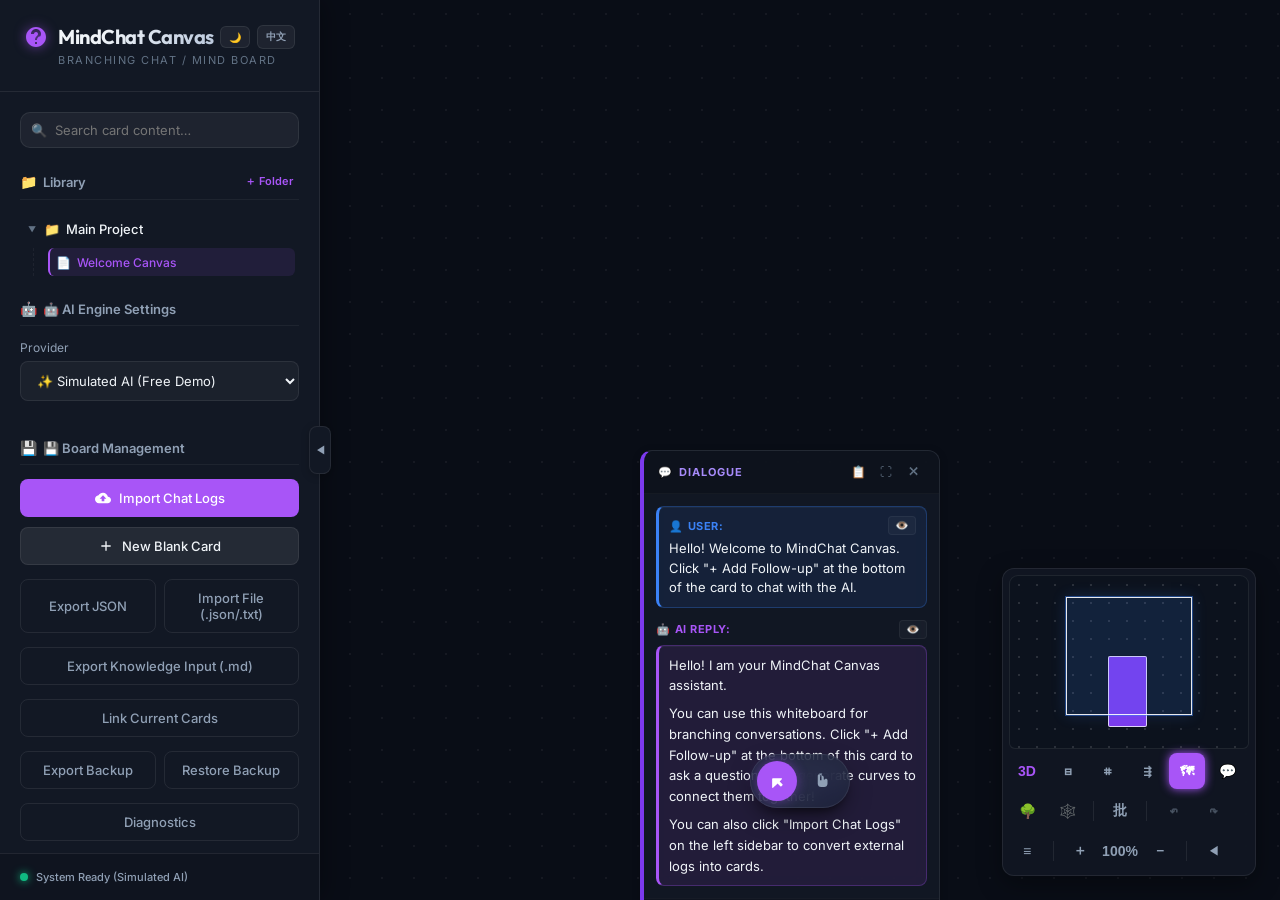
==== commit a2d667fa: "feat: attach knowledge graph extension to qibu base" ====
--- a/client/index.html
+++ b/client/index.html
@@ -185,6 +185,12 @@
         </div>
       </div>
 
+      <!-- knowledge-canvas extension: semantic graph overlay on qibu base -->
+      <div class="knowledge-graph-view" id="knowledge-graph-view">
+        <div class="knowledge-graph-header"><strong data-i18n="knowledgeGraphTitle">知识图谱</strong><span id="knowledge-graph-count"></span></div>
+        <div class="knowledge-graph-scroll"><svg id="knowledge-graph-svg"></svg></div>
+      </div>
+
       <!-- Floating Toolbar for Pointer/Pan Mode -->
       <div class="mode-toolbar" id="mode-toolbar">
         <button id="mode-select-btn" class="mode-btn active" data-i18n-title="modeSelectTitle" title="选择与编辑模式 (V)">
@@ -255,6 +261,7 @@
         <button id="nav-toggle-btn" title="显示/隐藏导航地图">&#128506;</button>
         <button id="chat-mode-btn" data-i18n-title="chatModeTitle" title="切换聊天界面 / 画布视图">💬</button>
         <button id="tree-mode-btn" data-i18n-title="treeModeTitle" title="切换树状图视图（左→右，可收起分支）">🌳</button>
+        <button id="knowledge-graph-mode-btn" data-i18n-title="knowledgeGraphTitle" title="查看知识图谱">🕸️</button>
         <div class="divider"></div>
         <button id="comment-mode-btn" title="批注">批</button>
         <div class="divider"></div>
@@ -344,6 +351,6 @@
   <script src="scripts/storage.js?v=2"></script>
   <script src="scripts/importer.js?v=1"></script>
   <script src="scripts/chat.js?v=51"></script>
-  <script src="app.js?v=74"></script>
+  <script src="app.js?v=76"></script>
 </body>
 </html>
--- a/client/style.css
+++ b/client/style.css
@@ -2831,6 +2831,33 @@
   display: flex;
 }
 
+.knowledge-graph-view {
+  display: none;
+  position: absolute;
+  inset: 0;
+  flex-direction: column;
+  background-color: var(--bg-primary);
+  z-index: 4;
+}
+
+body.knowledge-graph-mode .knowledge-graph-view { display: flex; }
+body.knowledge-graph-mode .canvas-grid,
+body.knowledge-graph-mode .chat-view,
+body.knowledge-graph-mode .tree-view { visibility: hidden; }
+.knowledge-graph-header { flex: 0 0 auto; display: flex; align-items: center; gap: 16px; padding: 12px 18px; border-bottom: 1px solid var(--border-color); background: var(--bg-secondary); }
+.knowledge-graph-header span { color: var(--text-secondary); font-size: 12px; }
+.knowledge-graph-scroll { flex: 1; overflow: auto; }
+#knowledge-graph-svg { min-width: 100%; min-height: 100%; }
+.knowledge-graph-edge { fill: none; stroke: var(--neon-purple); stroke-width: 2.4; stroke-dasharray: 8 6; opacity: .78; }
+.knowledge-graph-label { fill: var(--neon-purple); font-size: 12px; text-anchor: middle; paint-order: stroke; stroke: var(--bg-primary); stroke-width: 4px; }
+.knowledge-graph-node { cursor: pointer; }
+.knowledge-graph-node rect { fill: var(--bg-secondary); stroke: var(--neon-blue); stroke-width: 1.5; filter: drop-shadow(0 4px 12px rgba(0,0,0,.3)); }
+.knowledge-graph-node:hover rect { stroke: var(--neon-green); stroke-width: 2.5; }
+.knowledge-graph-node-title { fill: var(--text-primary); font-size: 14px; font-weight: 700; }
+.knowledge-graph-node-meta { fill: var(--neon-blue); font-size: 11px; }
+.knowledge-graph-node-body { fill: var(--text-secondary); font-size: 11px; }
+.canvas-controls #knowledge-graph-mode-btn.active { background-color: var(--neon-purple); color: #fff; box-shadow: 0 0 10px var(--neon-purple); }
+
 .tree-modebar {
   flex: 0 0 auto;
   display: flex;
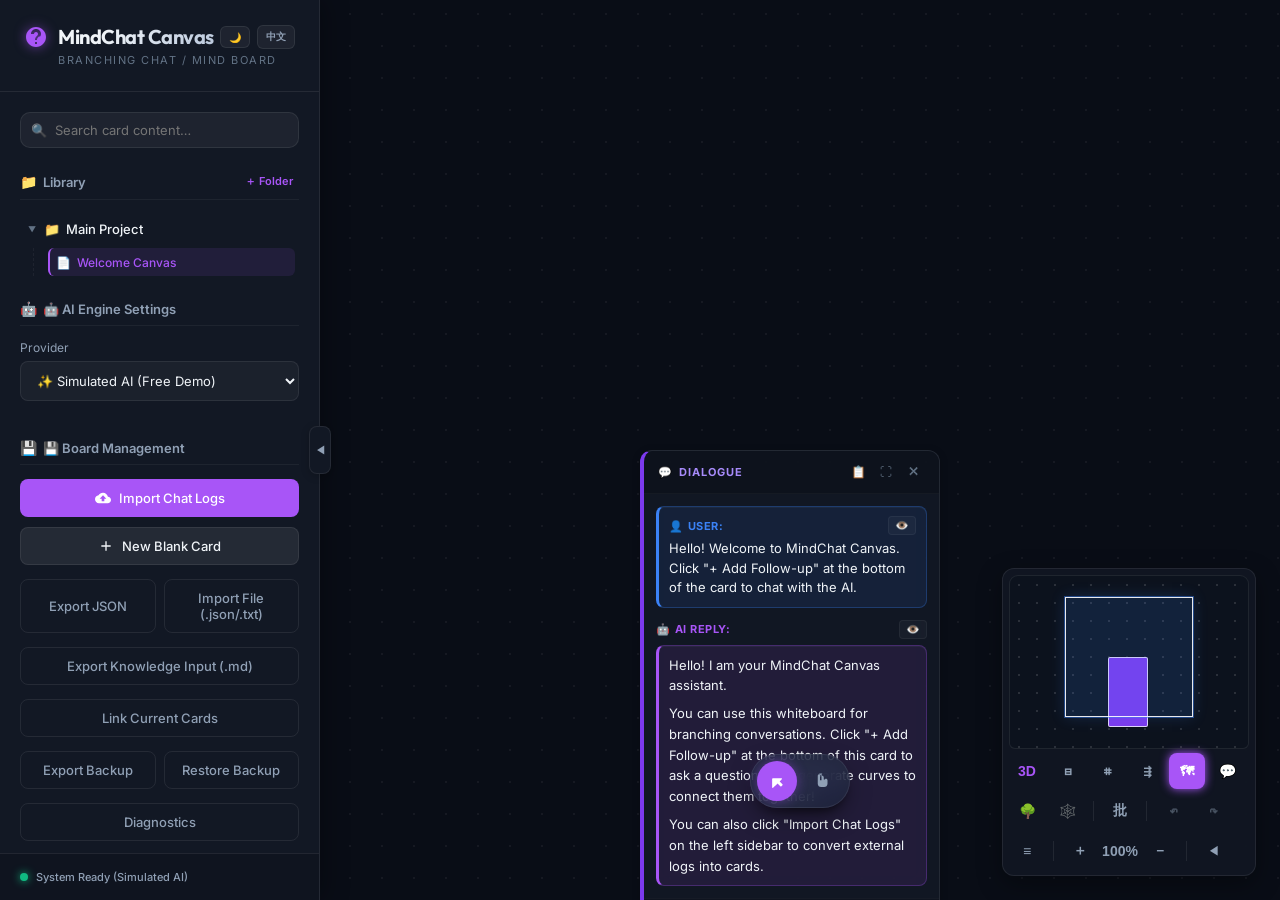
==== commit 31750fd9: "refactor: modularize knowledge graph extension" ====
--- a/client/index.html
+++ b/client/index.html
@@ -351,6 +351,7 @@
   <script src="scripts/storage.js?v=2"></script>
   <script src="scripts/importer.js?v=1"></script>
   <script src="scripts/chat.js?v=51"></script>
-  <script src="app.js?v=76"></script>
+  <script src="scripts/knowledge-extension.js?v=1"></script>
+  <script src="app.js?v=77"></script>
 </body>
 </html>
